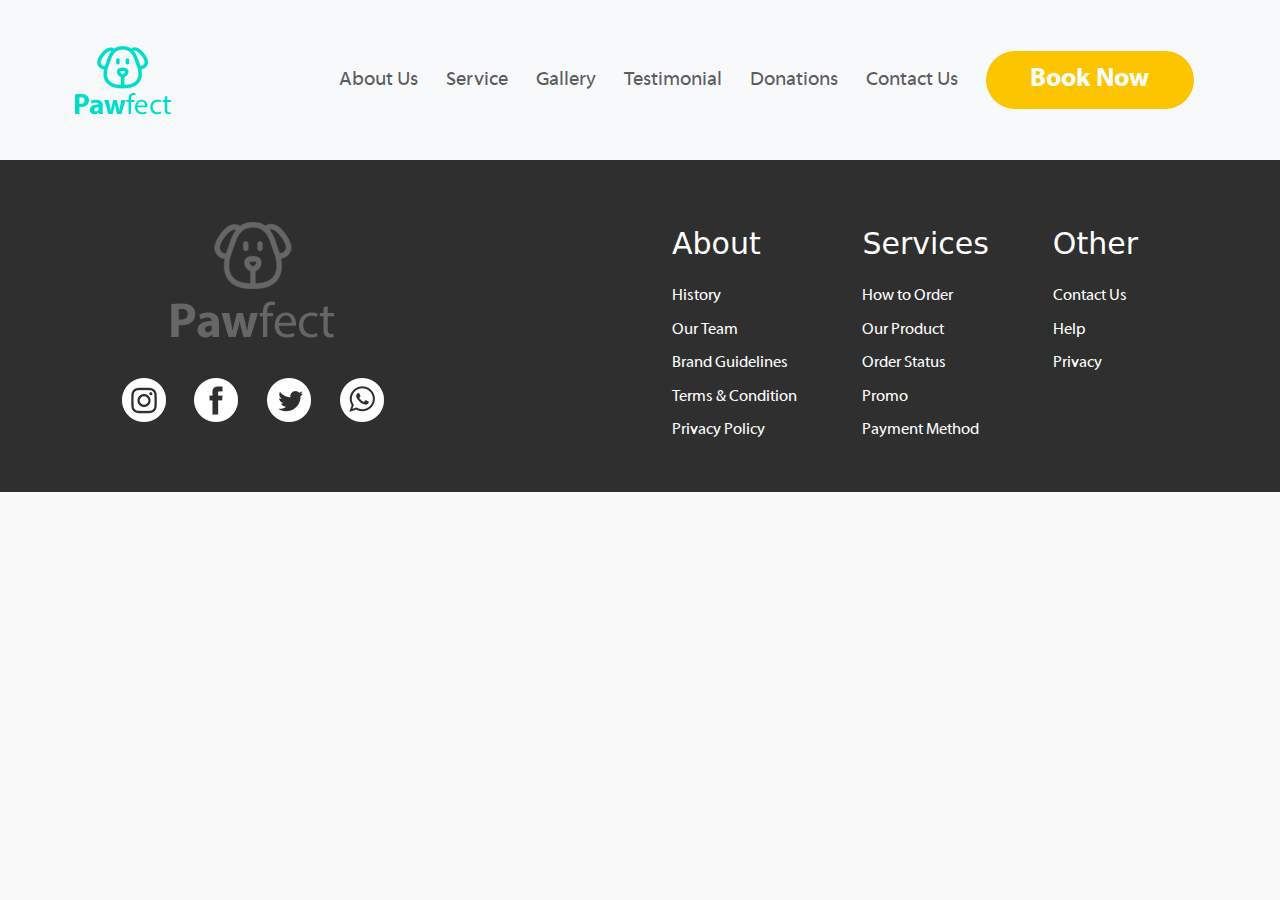
==== index.html @ 509b6262 "sasha-commit" ====
<!DOCTYPE html>
<html lang="en">
  <head>
    <meta charset="UTF-8" />
    <meta name="viewport" content="width=device-width, initial-scale=1.0" />
    <title>Pet Care Services</title>
    <link href="https://cdn.jsdelivr.net/npm/bootstrap@5.3.0/dist/css/bootstrap.min.css" rel="stylesheet">
    <link rel="stylesheet" href="/styles/style.css">
  </head>
  <body>
    <div class="container"></div>
    <header >
      <nav class="navbar navbar-expand-lg navbar-light bg-light">
        <div class="container-fluid">
          <a class="navbar-brand" href="#">
            <img class="navbar-logo" src="./images/logo/logo.png" alt="">
          </a>
          <button class="navbar-toggler" type="button" data-bs-toggle="collapse" data-bs-target="#navbarNav" aria-controls="navbarNav" aria-expanded="false" aria-label="Toggle navigation">
            <span class="navbar-toggler-icon"></span>
          </button>
          <div class="collapse navbar-collapse" id="navbarNav">
            <ul class="navbar-nav ms-auto">
              <li class="nav-item">
                <a class="nav-link" href="#">About Us</a>
              </li>
              <li class="nav-item">
                <a class="nav-link" href="#">Service</a>
              </li>
              <li class="nav-item">
                <a class="nav-link" href="#">Gallery</a>
              </li>
              <li class="nav-item">
                <a class="nav-link" href="#">Testimonial</a>
              </li>
              <li class="nav-item">
                <a class="nav-link" href="#">Donations</a>
              </li>
              <li class="nav-item">
                <a class="nav-link" href="#">Contact Us</a>
              </li>
              <li class="nav-item">
                <a class="nav-link" href="#"><button class="nav-link-last-item">Book Now</button></a>
              </li>
            </ul>
          </div>
        </div>
      </nav>
    </header>
    <main>
      <div class="preview">

      </div>
    </main>
    <footer class="footer">
      <div class="footer-container">
      <div class="logo-social-media">
        <img src="./images/logo/logo-gray.png" alt="">
        <div class="social-media">
          <a href="">
            <img src="./images/icons/icon-insta.png" alt="instagram">
          </a>
          <a href="">
            <img src="./images/icons/icon-facebook.png" alt="facebook">
          </a>
          <a href="">
            <img src="./images/icons/icon-twitter.png" alt="twitter">
          </a>
          <a href="">
            <img src="./images/icons/icon-whatsapp.png" alt="whatspp">
          </a>
        </div>
      </div>
      <div class="three-blocks">
        <div class="about-block">
          <p class="about-text">About</p>
          <a href="">History</a>
          <a href="">Our Team</a>
          <a href="">Brand Guidelines</a>
          <a href="">Terms & Condition</a>
          <a href="">Privacy Policy</a>
        </div>
        <div class="services-block">
          <p class="services-text">Services</p>
          <a href="">How to Order</a>
          <a href="">Our Product</a>
          <a href="">Order Status</a>
          <a href="">Promo</a>
          <a href="">Payment Method</a>
        </div>
        <div class="other-block">
          <p class="other-text">Other</p>
          <a href="./contact.html">Contact Us</a>
          <a href="">Help</a>
          <a href="">Privacy</a>

        </div>
      </div>
    </div>
    </footer>

    <script src="https://cdn.jsdelivr.net/npm/bootstrap@5.3.0/dist/js/bootstrap.bundle.min.js"></script>
    <script src="./scripts/app.js"></script>
  </body>
</html>
---- styles/style.css ----
:root {
  --text-color-dark:#2F2F2F;
  --text-color-light:#FFFFFF;
  --blue-color:#41F8E4;
  --yellow-color:#FCC500;
  --pink-color:#FB9A99;
}

@media (max-width: 768px) {
  .logo-social-media {
    flex-direction: row!important;
    gap: 10em!important;
  }
  .logo-social-media p {
    margin:0;
  }
  .footer-container {
    flex-direction: column;
  }
  .three-blocks {
    flex-direction: column!important;
  }
  .social-media img {
    width: 34px;
  }
  

}


/* Basic body styles */
body {
    width: 100%;
    height: auto;
    min-height: 100vh;
    margin: 0; /* Remove margin */
    padding: 0; /* Remove padding */
    box-sizing: border-box; /* Include padding and border in size */
    line-height: 1.6; /* Improve readability */
    color: #333; /* Dark gray text */
    background-color: #f9f9f9; /* Light background */
    -webkit-font-smoothing: antialiased; /* Smooth fonts */
    -moz-osx-font-smoothing: grayscale; /* Smooth fonts (macOS) */
  }
  
  /* Apply box-sizing to all elements */
  *, *::before, *::after {
    box-sizing: inherit;
  }

    @font-face {
    font-family: 'Myriad Web Pro';
    font-style: normal;
    font-weight: normal;
    src: local('Myriad Web Pro'), url('../fonts/myriad-web-pro.woff') format('woff');
    }
    

    @font-face {
    font-family: 'MyriadWebPro-Bold';
    font-style: normal;
    font-weight: bold;
    src: local('MyriadWebPro-Bold'), url('../fonts/myriadwebpro-bold.woff') format('woff');
    }
    

    @font-face {
    font-family: 'MyriadWebPro-CondensedItalic';
    font-style: normal;
    font-weight: normal;
    src: local('MyriadWebPro-CondensedItalic'), url('../fonts/myriadwebpro-condenseditalic.woff') format('woff');
    }
    .container {
      display: flex;
      flex-wrap: wrap;
      gap: 2%; 
      box-sizing: border-box;
    }
    .hidden {
      display: none;
    }
  .navbar {
    height: 10em;
  }
  .navbar-toggler {
    margin-left: auto; 
  }
  .navbar-nav {
    align-items: center;
    padding-right: 5%;
  }
  .nav-item {
    margin-right: 12px;
  }
  .nav-item:last-child {
    padding-right: 0;
  }
  .nav-link {
    font-family: 'Myriad Web Pro';
    font-size: 20px;
  }
  .nav-link-last-item {
    font-family: 'MyriadWebPro-Bold';
    font-size: 26px;
    color: var(--text-color-light);
    background-color: var(--yellow-color);
    border-radius: 50px;
    border:none;
    width: 8em;
    height: 2.2em;
  }
  .navbar-brand {
    padding-left: 5%;
  }
  .brand-part1 {
    font-family: 'MyriadWebPro-Bold';
  }
  .brand-part2 {
    font-family: 'Myriad Web Pro';
  }

  .footer {
  
  }
  .footer-container {
    display: flex;
    align-items: center;
    justify-content: space-between;
    background-color: var(--text-color-dark);
    width: 100%;
    padding: 40px 5%;
    gap: 20%;
    
  }
  .footer a {
    display: block;
    text-decoration: none;
    color: var(--text-color-light);
    font-family: 'Myriad Web Pro';
    margin-bottom: 8px;

  }
  .three-blocks {
    display: flex;
    flex-direction: row;
    flex-wrap: wrap;
    gap: 5%; 
    width: 100%;
    margin-top: 20px;
  }
  .three-blocks p {
    color: var(--text-color-light);
    font-size: 30px;
  }
  .logo-social-media {
    display:flex;
    flex-direction: column;
    align-items: center;
    padding:20px 5%;
    gap: 40px;
  }
  .logo-social-media p {
    color: var(--text-color-light);
    font-family:'Myriad Web Pro' ;
    font-size: 36px;
  }
  .social-media  {
    display: flex;
    gap: 1.8em;
  }
  .social-media a {

  }
  .about-block {
    display: flex;
    flex-direction: column;
  }
  .services-block {
    display: flex;
    flex-direction: column;
  }
  .other-block {
    display: flex;
    flex-direction: column;
  }

  .about-block,
  .services-block,
  .other-block {
    flex: 1 1 20%;
    width: 130px;
  }
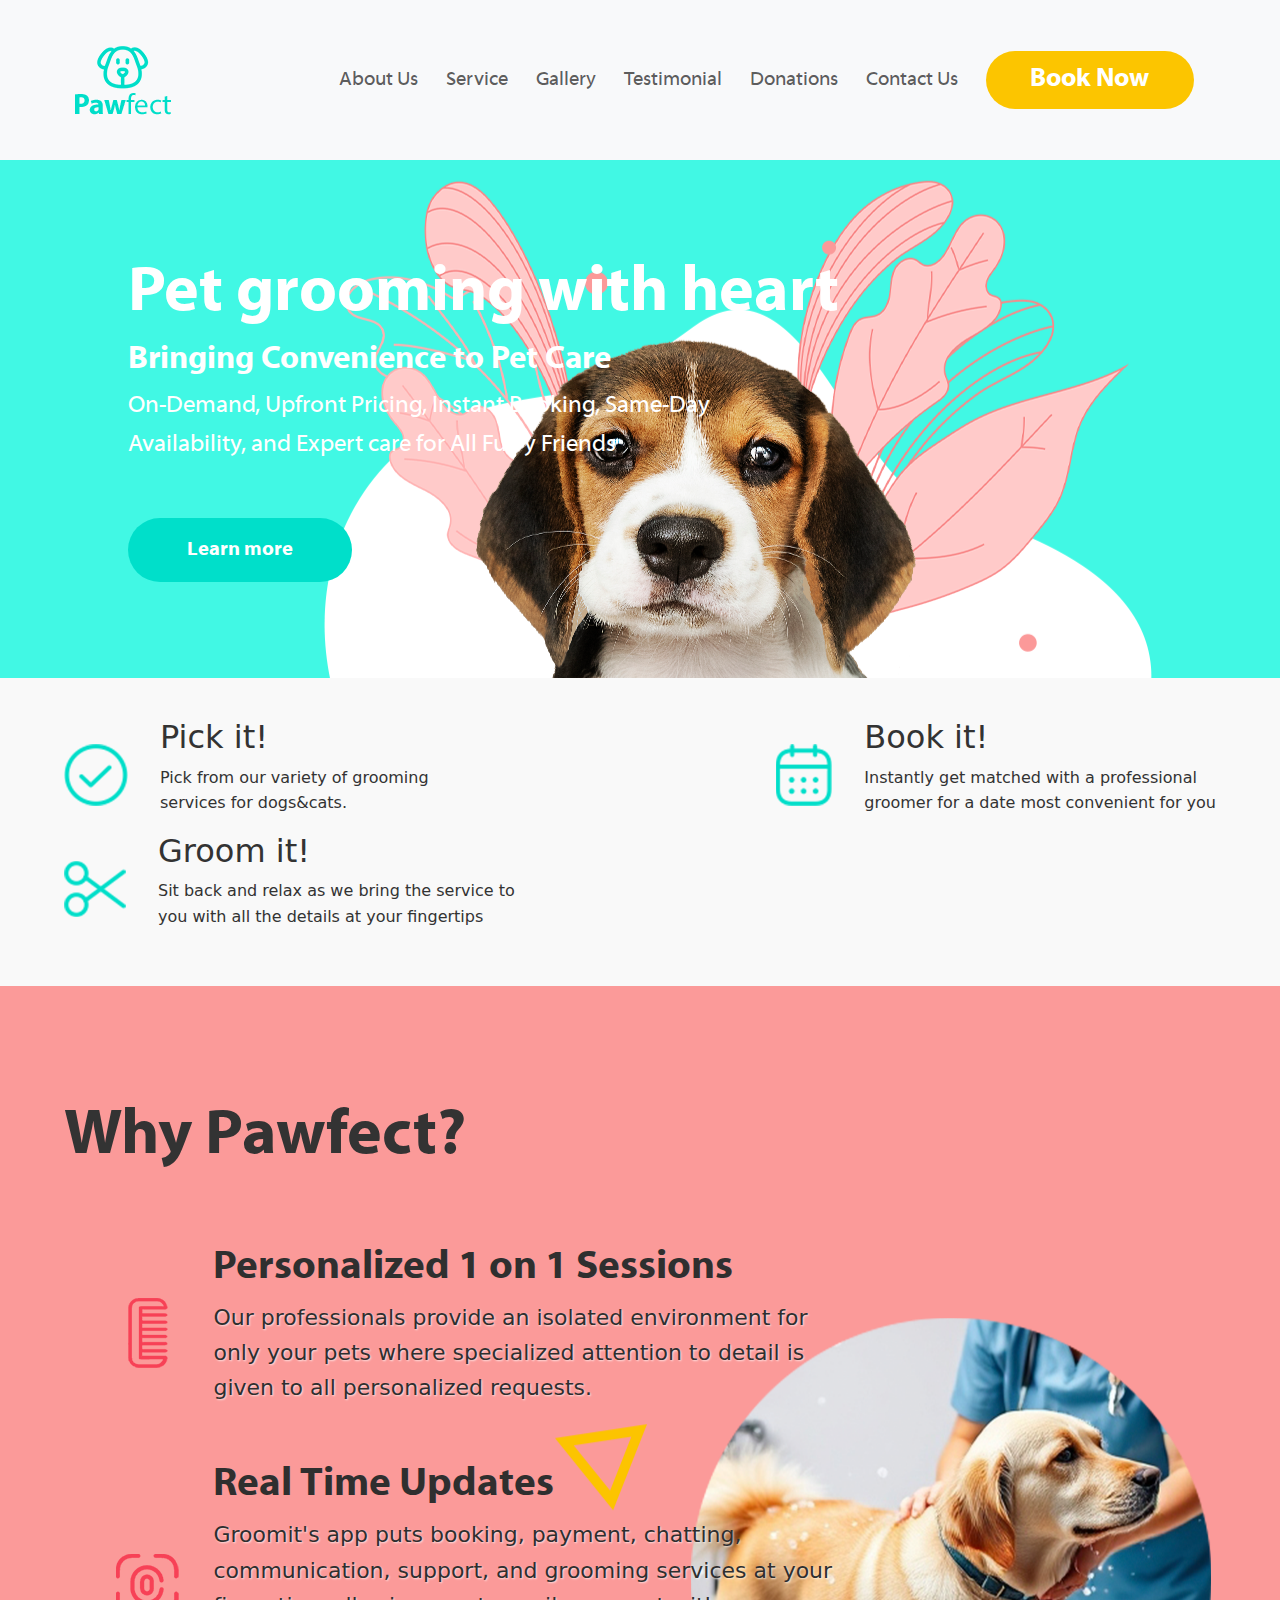
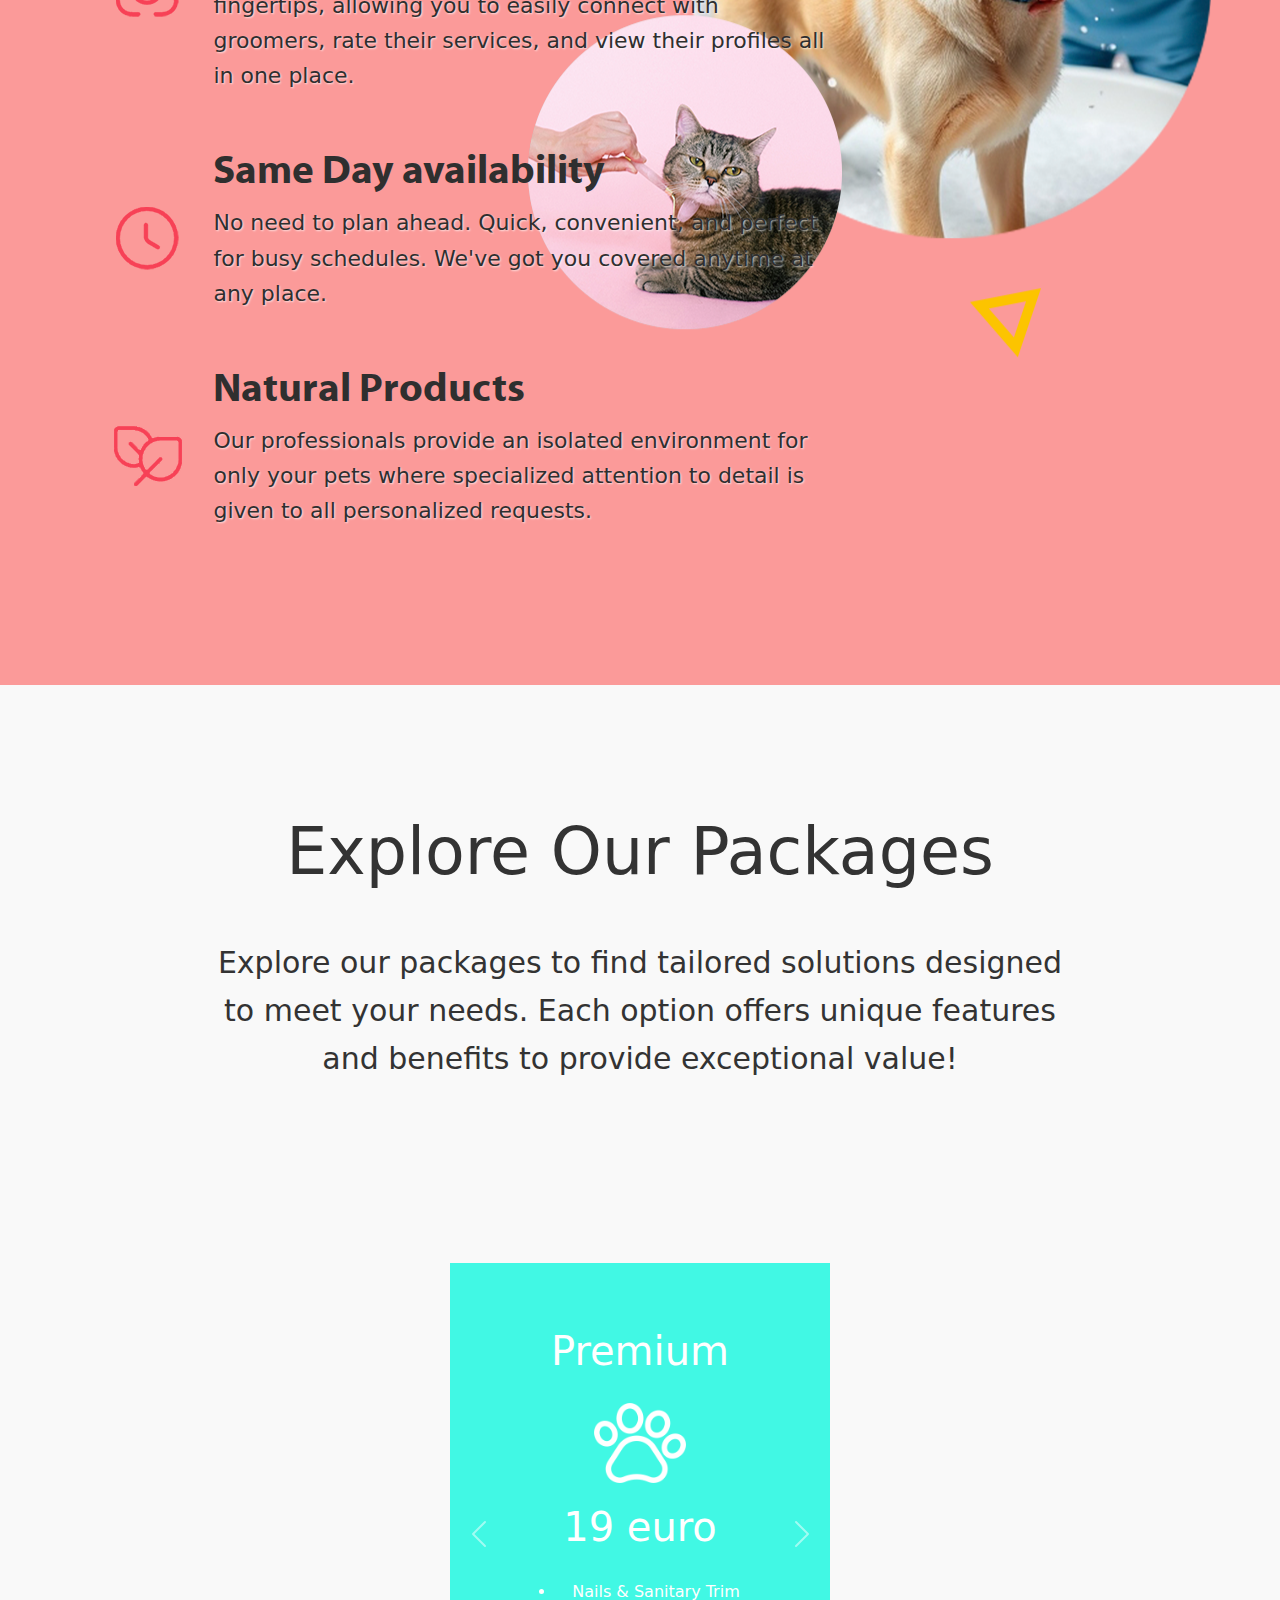
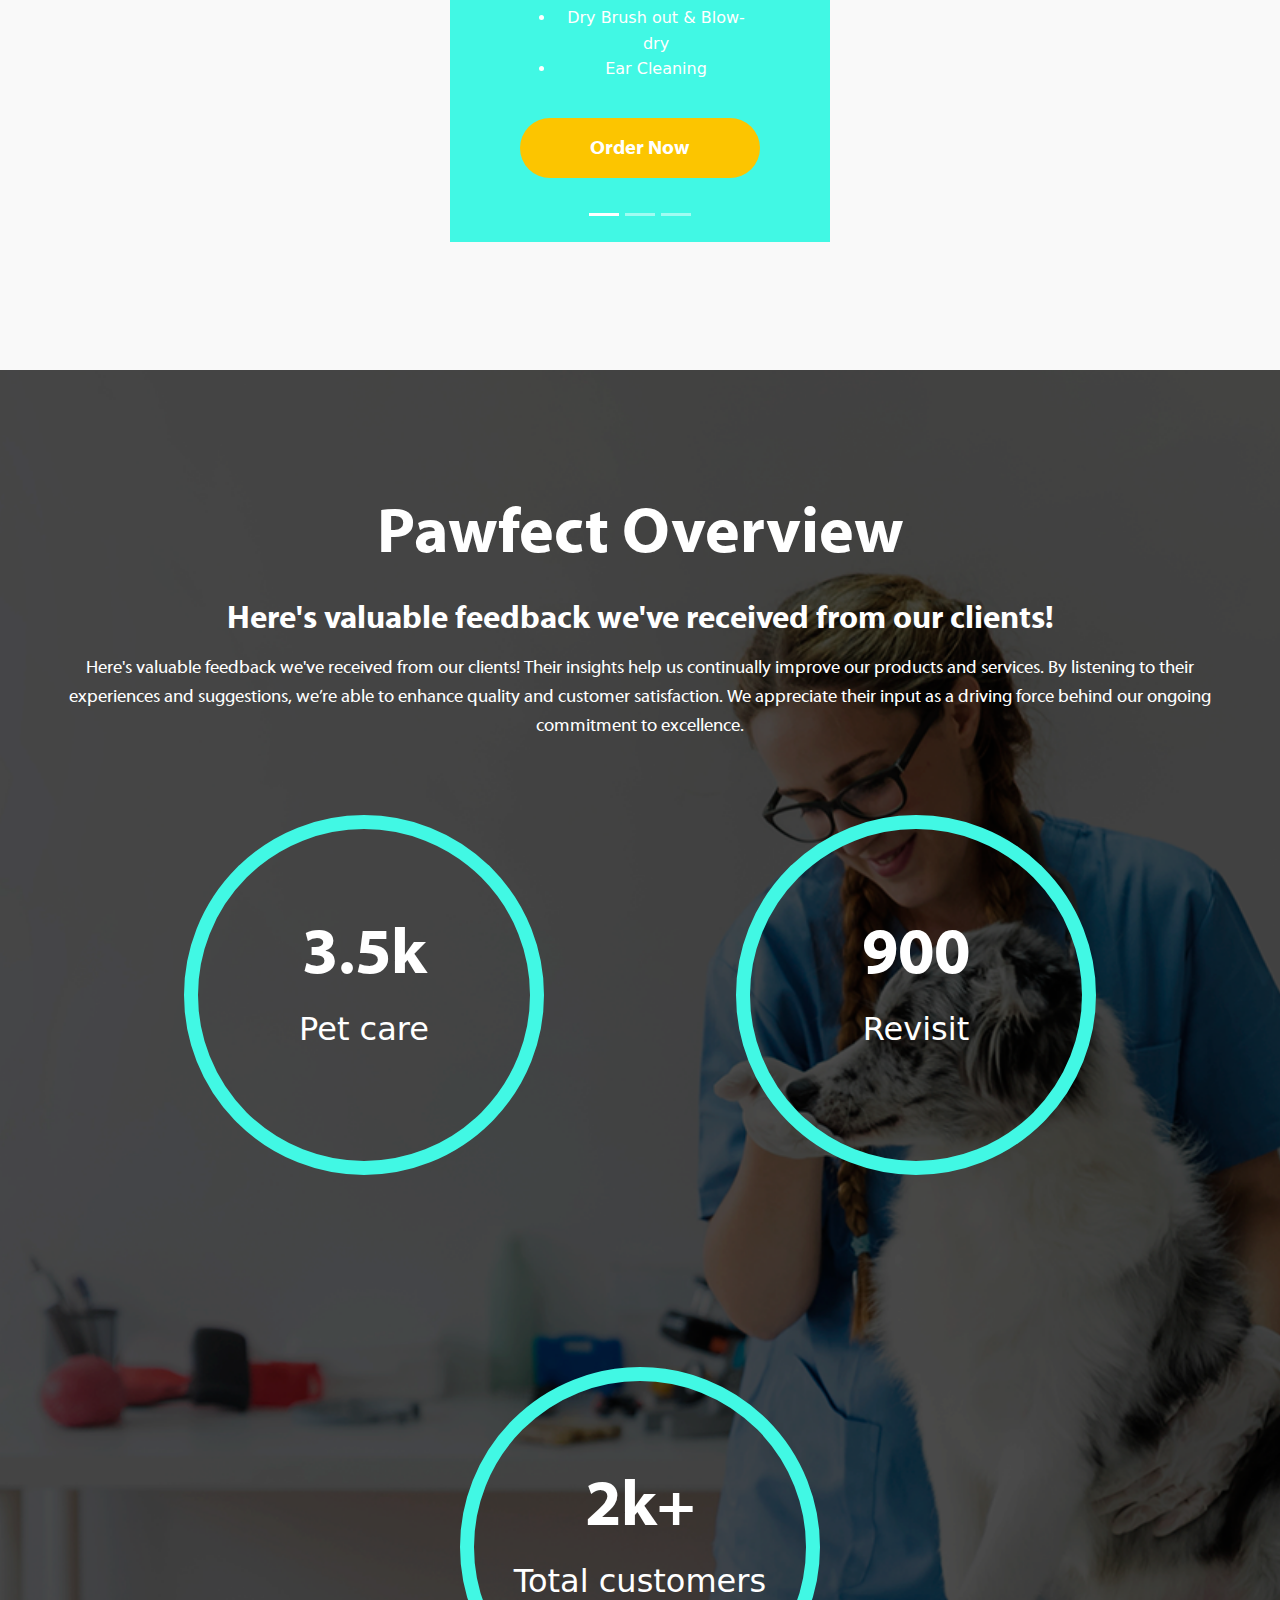
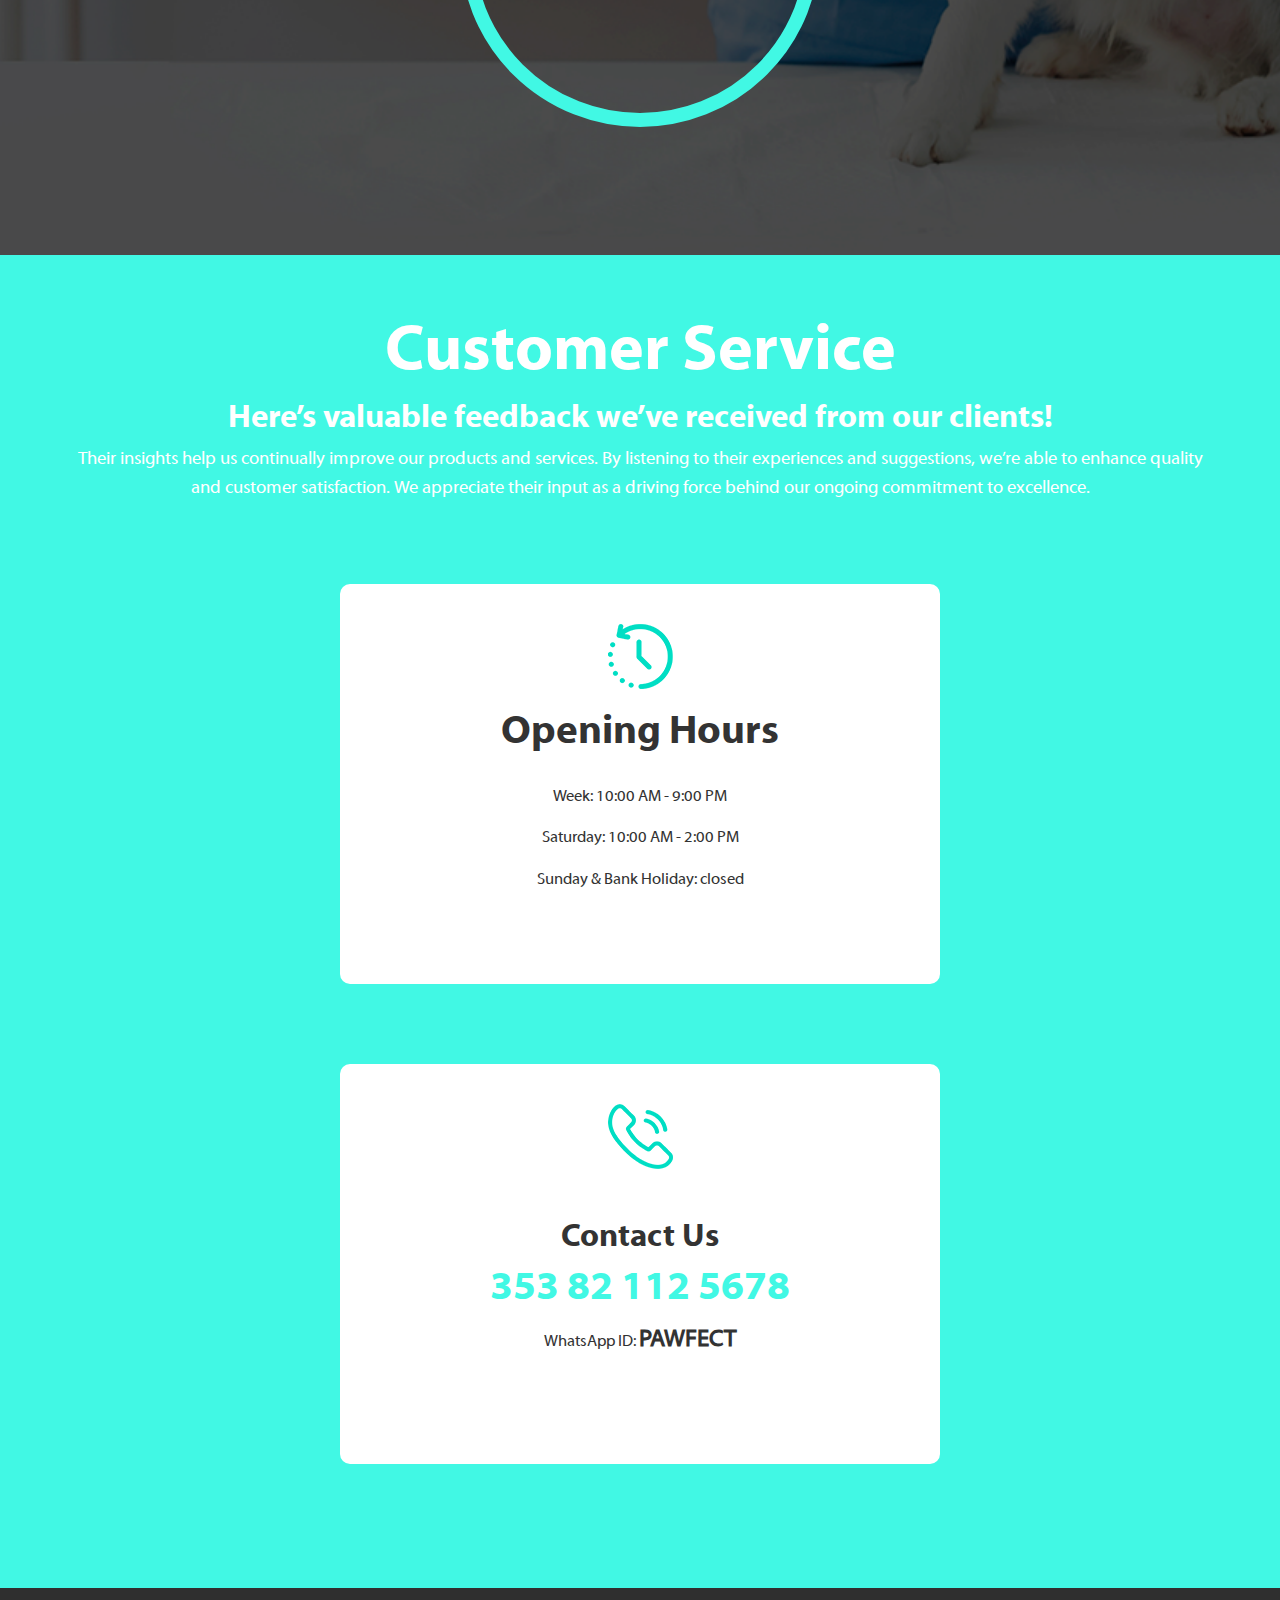
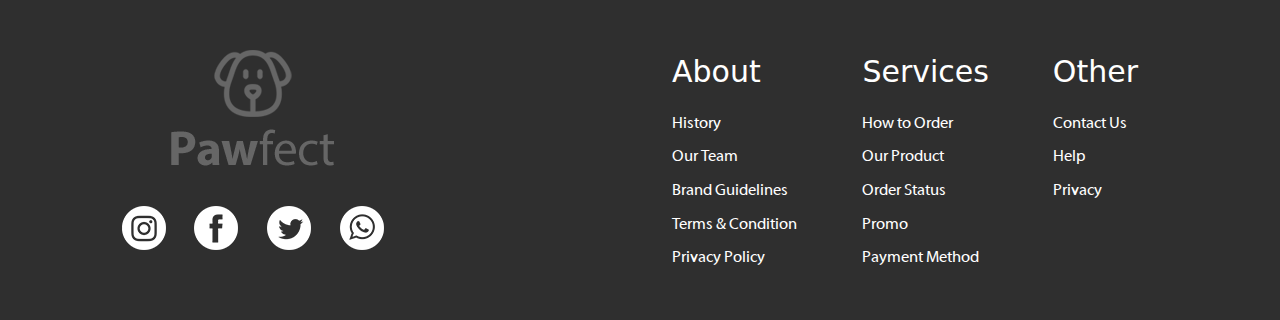
==== commit f6b1eed2: "21.11 commit" ====
--- a/index.html
+++ b/index.html
@@ -3,16 +3,19 @@
   <head>
     <meta charset="UTF-8" />
     <meta name="viewport" content="width=device-width, initial-scale=1.0" />
-    <title>Pet Care Services</title>
+    <title>Pawfect</title>
     <link href="https://cdn.jsdelivr.net/npm/bootstrap@5.3.0/dist/css/bootstrap.min.css" rel="stylesheet">
-    <link rel="stylesheet" href="/styles/style.css">
+    <link rel="icon" href="./images/icons/icon-paw.png" type="image/x-icon">
+    <link rel="stylesheet" href="./styles/style.css">
+    <link rel="stylesheet" href="./styles/main-page.css">
   </head>
   <body>
     <div class="container"></div>
     <header >
+      <!-- NAVBAR -->
       <nav class="navbar navbar-expand-lg navbar-light bg-light">
         <div class="container-fluid">
-          <a class="navbar-brand" href="#">
+          <a class="navbar-brand" href="./index.html">
             <img class="navbar-logo" src="./images/logo/logo.png" alt="">
           </a>
           <button class="navbar-toggler" type="button" data-bs-toggle="collapse" data-bs-target="#navbarNav" aria-controls="navbarNav" aria-expanded="false" aria-label="Toggle navigation">
@@ -36,25 +39,262 @@
                 <a class="nav-link" href="#">Donations</a>
               </li>
               <li class="nav-item">
-                <a class="nav-link" href="#">Contact Us</a>
-              </li>
-              <li class="nav-item">
-                <a class="nav-link" href="#"><button class="nav-link-last-item">Book Now</button></a>
+                <a class="nav-link" href="./contact.html">Contact Us</a>
+              </li>
+              <li class="nav-item">
+                <a class="nav-link" href="./booking.html"><button class="nav-link-last-item">Book Now</button></a>
               </li>
             </ul>
           </div>
         </div>
       </nav>
+      <!-- NAVBAR -->
     </header>
     <main>
+      <!-- PREVIEW -->
       <div class="preview">
-
-      </div>
+        <div class="preview-container">
+          <div class="preview-first-block">
+        <!-- <div class="preview-text-first-block">Pet grooming with heart</div> -->
+        <h1>Pet grooming with heart</h1>
+        <h2>Bringing Convenience to Pet Care</h2>
+        <p>
+          On-Demand, Upfront Pricing, Instant Booking, Same-Day<br>
+          Availability, and Expert care for All Furry Friends
+        </p>
+      <button><a href="">Learn more</a></button>
+    </div>
+    <div class="preview-second-block">
+      <img src="./images/img-main-dog.png" alt="main-dog">
+    </div>
+      </div>
+    </div>
+    <!-- DO IT -->
+    <div class="do-ti">
+      <div class="do-it-container">
+        <div class="do-it-block">
+          <div class="do-it-block-img">
+          <img src="./images/icons/icon-pick.png" alt="do-it-block">
+        </div>
+          <div class="do-it-block-text">
+          <h2>Pick it!</h2>
+          <p>Pick from our variety of grooming<br>
+             services for dogs&cats.</p>
+          </div>
+        </div>
+        <div class="do-it-block">
+          <div class="do-it-block-img">
+          <img src="./images/icons/icon-book.png" alt="do-it-block">
+        </div>
+          <div class="do-it-block-text">
+          <h2>Book it!</h2>
+          <p>Instantly get matched with a professional<br>
+             groomer for a date most convenient for you</p>
+          </div>
+        </div>
+        <div class="do-it-block">
+          <div class="do-it-block-img">
+          <img src="./images/icons/icon-groom.png" alt="do-it-block">
+        </div>
+          <div class="do-it-block-text">
+          <h2>Groom it!</h2>
+          <p>Sit back and relax as we bring the service to<br>
+          you with all the details at your fingertips</p>
+        </div>
+        </div>
+      </div>
+    </div>
+    <!-- DO IT -->
+    <!-- WHY-PAWFECT -->
+     <div class="whypawfect">
+      <div class="whypawfect-container">
+        <div class="whypawfect-text-block">
+          <div class="whypawfect-main-text">
+            <p>Why Pawfect?</p>
+          </div>
+          <div class="whypawfect-text-block-items">
+            <div class="whypawfect-blocks">
+              <div class="whypawfect-text-block-icon">
+                <img src="./images/icons/icon-personal.png" alt="personal">
+              </div>
+              <div class="whypawfect-text-block-description">
+                <h2>Personalized 1 on 1 Sessions</h2>
+                <p>Our professionals provide an isolated environment 
+                  for only your pets where specialized attention to detail is 
+                  given to all personalized requests.</p>
+              </div>
+            </div>
+            <div class="whypawfect-blocks">
+              <div class="whypawfect-text-block-icon">
+                <img src="./images/icons/icon-real.png" alt="realtime">
+              </div>
+              <div class="whypawfect-text-block-description">
+                <h2>Real Time Updates</h2>
+                <p>Groomit's app puts booking, payment, chatting, communication, support, and grooming services at your fingertips, 
+                  allowing you to easily connect with groomers, 
+                  rate their services, and view their profiles all in one place.</p>
+              </div>
+            </div>
+              <div class="whypawfect-blocks">
+                <div class="whypawfect-text-block-icon">
+              <img src="./images/icons/icon-day.png" alt="sameday">
+                </div>
+                <div class="whypawfect-text-block-description">
+                  <h2>Same Day availability</h2>
+                  <p>No need to plan ahead. Quick, convenient, and perfect for busy schedules. 
+                    We've got you covered anytime at any place.</p>
+                </div>
+                </div>
+              <div class="whypawfect-blocks">
+                <div class="whypawfect-text-block-icon">
+                  <img src="./images/icons/icon-natural.png" alt="natural">
+                </div>
+                <div class="whypawfect-text-block-description">
+                  <h2>Natural Products</h2>
+                  <p>Our professionals provide an isolated environment for only your pets where specialized 
+                    attention to detail is given to all personalized requests.</p>
+                </div>
+              </div>
+              </div>
+            </div>
+        <div class="why-pawfect-image-block">
+          <img src="./images/img-grooming.png" alt="grooming">
+        </div>
+      </div>
+      </div>
+      <!-- WHY-PAWFECT -->
+       <!-- EXPLORE -->
+<div class="explore-container">
+  <div class="explore-first-block text-center">
+    <h2>Explore Our Packages</h2>
+    <p>Explore our packages to find tailored solutions designed to meet your needs.
+       Each option offers unique features and benefits to provide exceptional value!</p>
+  </div>
+  <div id="packagesCarousel" class="carousel slide" data-bs-ride="carousel">
+    <div class="carousel-indicators">
+      <button type="button" data-bs-target="#packagesCarousel" data-bs-slide-to="0" class="active" aria-current="true" aria-label="Slide 1"></button>
+      <button type="button" data-bs-target="#packagesCarousel" data-bs-slide-to="1" aria-label="Slide 2"></button>
+      <button type="button" data-bs-target="#packagesCarousel" data-bs-slide-to="2" aria-label="Slide 3"></button>
+    </div>
+    <!-- Carousel Inner -->
+    <div class="carousel-inner">
+      <!-- Slide 1 -->
+      <div class="carousel-item active">
+        <div class="second-block-package text-center">
+          <h1>Premium</h1>
+          <img src="./images/icons/icon-paw.png" alt="paw">
+          <h1>19 euro</h1>
+          <ul class="second-block-list">
+            <li>Nails & Sanitary Trim</li>
+                <li>Dry Brush out & Blow-dry</li>
+                <li>Ear Cleaning</li>
+          </ul>
+          <button class="second-block-button"><a href="">Order Now</a></button>
+        </div>
+      </div>
+      <!-- Slide 2 -->
+      <div class="carousel-item">
+        <div class="second-block-package text-center">
+          <h1>Standard</h1>
+          <img src="./images/icons/icon-paw.png" alt="paw">
+          <h1>15 euro</h1>
+          <ul class="second-block-list">
+            <li>Nails & Sanitary Trim</li>
+                <li>Dry Brush out & Blow-dry</li>
+                <li>Ear Cleaning</li>
+          </ul>
+          <button class="second-block-button"><a href="">Order Now</a></button>
+        </div>
+      </div>
+      <!-- Slide 3 -->
+      <div class="carousel-item">
+        <div class="second-block-package text-center">
+          <h1>Basic</h1>
+          <img src="./images/icons/icon-paw.png" alt="paw">
+          <h1>10 euro</h1>
+          <ul class="second-block-list">
+            <li>Nails & Sanitary Trim</li>
+                <li>Dry Brush out & Blow-dry</li>
+                <li>Ear Cleaning</li>
+          </ul>
+          <button class="second-block-button"><a href="">Order Now</a></button>
+        </div>
+      </div>
+    </div>
+    <!-- EXPLORE -->
+    <!-- Controls -->
+    <button class="carousel-control-prev" type="button" data-bs-target="#packagesCarousel" data-bs-slide="prev">
+      <span class="carousel-control-prev-icon" aria-hidden="true"></span>
+      <span class="visually-hidden">Previous</span>
+    </button>
+    <button class="carousel-control-next" type="button" data-bs-target="#packagesCarousel" data-bs-slide="next">
+      <span class="carousel-control-next-icon" aria-hidden="true"></span>
+      <span class="visually-hidden">Next</span>
+    </button>
+  </div>
+</div>
+<!-- EXPLORE -->
+         <!-- OVERVIEW -->
+          <div class="overview-container">
+            <div class="overview-first-block">
+              <h1>Pawfect Overview</h1>
+              <h2>Here's valuable feedback we've received from our clients!</h2>
+              <p>Here's valuable feedback we've received from our clients!
+                Their insights help us continually improve our products and services. 
+                By listening to their experiences and suggestions, we’re able to enhance quality and customer satisfaction.
+                 We appreciate their input as a driving force behind our ongoing commitment to excellence.</p>
+            </div>
+            <div class="overview-second-block">
+                <div class="second-block-circle">
+                  <h1>3.5k</h1>
+                  <p>Pet care</p>
+                </div>
+                <div class="second-block-circle">
+                  <h1>900</h1>
+                  <p>Revisit</p>
+                </div>
+                <div class="second-block-circle">
+                  <h1>2k+</h1>
+                  <p>Total customers</p>
+                </div>
+            </div>
+          </div>
+          <!-- OVERVIEW -->
+           <!-- CUSTOMER-SERVICE -->
+            <div class="service-container">
+              <div class="service-first-block">
+                <h1>Customer Service</h1>
+                <h2>Here’s valuable feedback we’ve received from our clients!</h2>
+                <p>Their insights help us continually improve our products and services. 
+                  By listening to their experiences and suggestions, we’re able to enhance quality and customer satisfaction. 
+                  We appreciate their input as a driving force behind our ongoing commitment to excellence.</p>
+              </div>
+              <div class="service-second-block">
+                <div class="second-block-items">
+                  <img src="./images/icons/icon-clock.png" alt="clock">
+                  <h1>Opening Hours</h1>
+                  <div class="opendays-block">
+                  <p>Week: 10:00 AM - 9:00 PM</p>
+                  <p>Saturday: 10:00 AM - 2:00 PM</p>
+                  <p>Sunday & Bank Holiday: closed</p>
+                  </div>
+                </div>
+                <div class="second-block-items">
+                  <img src="./images/icons/icon-phone.png" alt="phone">
+                  <div class="contact-us-info">
+                  <h2>Contact Us</h2>
+                  <h1>353 82 112 5678</h1>
+                  <p>WhatsApp ID: <span class="contact-us-pawfect">PAWFECT</span></p>
+                </div>
+                </div>
+              </div>
+            </div>
+            <!-- CUSTOMER-SERVICE -->
     </main>
     <footer class="footer">
       <div class="footer-container">
       <div class="logo-social-media">
-        <img src="./images/logo/logo-gray.png" alt="">
+        <img src="./images/logo/logo-gray.png" alt="logo-footer">
         <div class="social-media">
           <a href="">
             <img src="./images/icons/icon-insta.png" alt="instagram">
@@ -97,7 +337,6 @@
       </div>
     </div>
     </footer>
-
     <script src="https://cdn.jsdelivr.net/npm/bootstrap@5.3.0/dist/js/bootstrap.bundle.min.js"></script>
     <script src="./scripts/app.js"></script>
   </body>
--- a/styles/style.css
+++ b/styles/style.css
@@ -4,29 +4,8 @@
   --blue-color:#41F8E4;
   --yellow-color:#FCC500;
   --pink-color:#FB9A99;
+  --blue-button-color:#00DFCA;
 }
-
-@media (max-width: 768px) {
-  .logo-social-media {
-    flex-direction: row!important;
-    gap: 10em!important;
-  }
-  .logo-social-media p {
-    margin:0;
-  }
-  .footer-container {
-    flex-direction: column;
-  }
-  .three-blocks {
-    flex-direction: column!important;
-  }
-  .social-media img {
-    width: 34px;
-  }
-  
-
-}
-
 
 /* Basic body styles */
 body {
@@ -159,11 +138,6 @@
     padding:20px 5%;
     gap: 40px;
   }
-  .logo-social-media p {
-    color: var(--text-color-light);
-    font-family:'Myriad Web Pro' ;
-    font-size: 36px;
-  }
   .social-media  {
     display: flex;
     gap: 1.8em;
@@ -190,6 +164,37 @@
     flex: 1 1 20%;
     width: 130px;
   }
-
-
+  @media (max-width: 1140px) {
+    .nav-link {
+        font-family: 'Myriad Web Pro';
+        font-weight: bold;
+        font-size: 16px;
+    }
+    .nav-item {
+      margin-right: 8px;
+    }
+}
+  @media (max-width: 768px) {
+    .logo-social-media {
+      flex-direction: row;
+      gap: 100px;
+    }
+    .footer-container {
+      flex-direction: column;
+    }
+    .three-blocks {
+      flex-direction: column;
+    }
+    .social-media img {
+      width: 34px;
+    }
+    
+  
+  }
+  @media (max-width: 575.98px) {
+    .logo-social-media {
+      flex-direction: column;
+      gap: 50px;
+    }
+  }
   --- a/styles/main-page.css
+++ b/styles/main-page.css
@@ -0,0 +1,405 @@
+@import url('style.css');
+
+.preview-container {
+    display: flex;
+    flex-direction: row;
+    justify-content: space-between;
+    width: 100%;
+    background-color: var(--blue-color);
+    color: var(--text-color-light);
+    position: relative;
+    overflow: hidden;
+}
+.preview-first-block {
+    padding: 6em 10%;
+    z-index: 1;
+}
+.preview-second-block {
+    display: flex;
+    flex-wrap: wrap;
+    align-content: flex-end;
+}
+.preview-second-block img {
+    position: absolute; 
+    top: 65%; 
+    right: 10%; 
+    transform: translateY(-60%); 
+    z-index: 0; 
+}
+.preview-container button {
+    background-color: var(--blue-button-color);
+    width: 14em;
+    height: 4em;
+    border-radius: 50px;
+    border: none;
+    margin-top: 2.4em;
+}
+.preview-container a {
+    text-decoration: none;
+    color: var(--text-color-light);
+    font-size: 20px;
+    font-family: 'MyriadWebPro-Bold';
+}
+.preview-container p {
+    font-size: 24px;
+    font-family: 'Myriad Web Pro';
+}
+.preview-container h1 {
+    font-size: 64px;
+    font-family: 'MyriadWebPro-Bold';
+}
+.preview-container h2 {
+    font-size: 32px;
+    font-family: 'MyriadWebPro-Bold';
+}
+
+.do-it-container {
+    display: flex;
+    padding: 40px 5%;
+    justify-content: space-between;
+    flex-wrap: wrap;
+}
+.do-it-block {
+    display: flex;
+    justify-content: row;
+    gap: 2em;
+    align-items: center;
+}
+.do-it p {
+    font-family: 'Myriad Web Pro';
+}
+
+.whypawfect-container {
+    display: flex;
+    align-items: center;
+    background-color: var(--pink-color);
+    position: relative;
+    overflow: hidden;
+}
+.whypawfect-text-block {
+    display: flex;
+    flex-direction: column;
+    padding: 100px 5%;
+    z-index: 1;
+}
+.whypawfect-main-text {
+    font-family: 'MyriadWebPro-Bold';
+    font-size: 64px;
+}
+.whypawfect-text-block-items {
+    display: flex;
+    flex-direction: column;
+    gap: 40px;
+    padding: 40px 5%;
+}
+.whypawfect-text-block-description {
+    display: flex;
+    flex-direction: column;
+    flex-wrap: wrap;
+    max-width: 60%;
+}
+.whypawfect-text-block-items h2 {
+    font-family: 'MyriadWebPro-Bold';
+    font-size: 40px;
+    color: var(--text-color-dark);
+}
+.whypawfect-text-block-items p {
+    text-shadow: 1px 1px 2px rgba(255, 255, 255, 0.7);
+    font-size: 22px;
+    font-weight: 400;
+    color: var(--text-color-dark);
+}
+.whypawfect-text-block-icon {
+    display: flex;
+    width: 5%;
+    justify-content: center;
+}
+.why-pawfect-image-block img {
+    position: absolute;
+    top: 55%;
+    right: 5%; 
+    transform: translateY(-60%); 
+    z-index: 0; 
+}
+.whypawfect-blocks {
+    display: flex;
+    align-items: center;
+    gap: 40px;
+}
+
+.explore-container {
+    display: flex;
+    flex-direction: column;
+    justify-content: center;
+    align-items: center;
+    padding: 8em 5%;
+}
+.explore-first-block {
+    display: flex;
+    flex-direction: column;
+    align-items: center;
+    gap: 40px;
+    padding-bottom: 8em;
+}
+.explore-first-block h2 {
+    font-size: 65px;
+}
+.explore-first-block p {
+    text-align: center;
+    max-width: 75%;
+    font-size: 30px;
+}
+
+.second-block-package {
+    display: flex;
+    justify-content: center;
+    flex-direction: column;
+    align-items: center;
+    margin-top: 36px;
+    max-width: 380px;
+    background-color: var(--blue-color);
+    gap: 20px;
+    padding: 64px 74px;
+    color: var(--text-color-light);
+}
+.second-block-package img {
+    width: 40%;
+}
+.second-block-package button {
+    background-color: var(--yellow-color);
+    width: 12em;
+    height: 3em;
+    border-radius: 30px;
+    border: none;
+    font-size: 20px;
+}
+.second-block-package a {
+    text-decoration: none;
+    color: var(--text-color-light);
+    font-family: 'MyriadWebPro-Bold';
+}
+.explore-second-block h1,
+.explore-second-block li {
+    color: var(--text-color-light);
+}
+.carousel-inner {
+    max-width: 380px;
+}
+
+.overview-container {
+    background-image: url('/images/bg-img-overview.png');
+    display: flex;
+    flex-direction: column;
+    padding: 8em 5%;
+    background-size: cover; 
+    background-position: center; 
+    background-repeat: no-repeat; 
+}
+.overview-first-block {
+    display: flex;
+    flex-direction: column;
+    align-items: center;
+    text-align: center;
+    margin-bottom: 5%;
+}
+.overview-first-block p {
+    max-width: 80em;
+    font-family: 'Myriad Web Pro';
+    font-size: 18px;
+}
+.overview-first-block h1 {
+    margin-bottom: 26px;
+    font-size: 64px;
+}
+.overview-first-block h2 {
+    margin-bottom: 16px;
+}
+.overview-second-block {
+    display: flex;
+    justify-content: center;
+    flex-direction: row;
+    align-items: center;
+    flex-wrap: wrap;
+    gap: 12em;
+}
+.overview-second-block h1 {
+    font-size: 64px;
+}
+.overview-second-block p {
+    font-size: 32px;
+}
+.second-block-circle {
+    display: flex;
+    align-items: center;
+    flex-direction: column;
+    justify-content: center;
+    border: 14px solid var(--blue-color);
+    border-radius: 50%;
+    width: 360px;
+    height: 360px;
+}
+.overview-container p,
+.overview-container h2,
+.overview-container h1 {
+    color: var(--text-color-light);
+}
+.overview-container h2,
+.overview-container h1 {
+    font-family: 'MyriadWebPro-Bold';
+}
+
+.service-container {
+    background-color: var(--blue-color);
+    display: flex;
+    flex-direction: column;
+    padding: 60px 5%;
+}
+.service-first-block {
+    display: flex;
+    justify-content: center;
+    flex-direction: column;
+    align-items: center;
+    color: var(--text-color-light);
+    text-align: center;
+}
+.service-first-block h1 {
+    font-family: 'MyriadWebPro-Bold';
+    font-size: 64px;
+}
+.service-first-block h2 {
+    font-family: 'MyriadWebPro-Bold';
+}
+.service-first-block p {
+    font-family: 'Myriad Web Pro';
+    font-size: 18px;
+    max-width: 80em;
+}
+.service-second-block {
+    display: flex;
+    flex-direction: row;
+    flex-wrap: wrap;
+    justify-content: center;
+    align-items: center;
+    padding: 64px 74px;
+    gap: 80px;
+}
+.service-second-block h1,
+.service-second-block h2 {
+    font-family: 'MyriadWebPro-Bold';
+}
+.service-second-block p {
+    font-family: 'Myriad Web Pro';
+}
+.contact-us-pawfect {
+    font-weight: bolder;
+    font-size: 24px;
+}
+.contact-us-info h1 {
+    color: var(--blue-color);
+}
+.second-block-items {
+    width: 600px;
+    height: 400px;
+    display: flex;
+    align-items: center;
+    text-align: center;
+    flex-direction: column;
+    padding: 40px 60px;
+    border-radius: 10px;
+    gap: 20px;
+    background-color: var(--text-color-light);
+}
+.contact-us-info {
+    margin-top: 30px;
+}
+@media (max-width: 992px) { 
+    .preview-second-block {
+        display: none;
+    }
+    .preview-text-first-block {
+        font-size: 32px;
+    }
+    .preview-container h1 {
+        font-size: 48px;
+    }
+    .preview-container h2 {
+        font-size: 28px;
+    }
+    .preview-container p {
+        font-size: 20px;
+    }
+
+    .do-it-container {
+        gap: 40px;
+    }
+
+    .why-pawfect-image-block {
+        display: none;
+    }
+    .whypawfect-text-block-items {
+        gap: 10px;
+    }
+    .whypawfect-text-block-items h2 {
+        font-size: 22px;
+    }
+    .whypawfect-text-block-items p {
+        font-size: 20px;
+    }
+    .whypawfect-main-text {
+        font-size: 48px;
+    }
+
+    .explore-first-block {
+        padding-bottom: 2em;
+    }
+    .explore-first-block h2 {
+        font-size: 42px;
+    }
+    .explore-first-block p {
+        font-size: 20px;
+    }
+    .carousel-inner {
+        max-width: 300px;
+        padding-bottom: 15px;
+    }
+
+    .overview-first-block h1 {
+        font-size: 48px;
+    }
+    .overview-first-block h2 {
+        font-size: 22px;
+    }
+    .overview-first-block p {
+        font-size: 16px;
+    }
+    .overview-second-block h1 {
+        font-size: 48px;
+    }
+    .overview-second-block p {
+        font-size: 20px;
+    }
+    .overview-second-block {
+        gap: 4em;
+    }
+    .second-block-package {
+        padding: 32px 36px;
+    }
+    .second-block-circle {
+        width: 240px;
+        height: 240px;
+        border: 8px solid var(--blue-color);
+    }
+
+    .service-first-block h1 {
+        font-size: 48px;
+    }
+    .service-first-block h2 {
+        font-size: 22px;
+    }
+    .service-first-block p {
+        font-size: 16px;
+    }
+}
+
+@media (max-width: 768px) {
+}
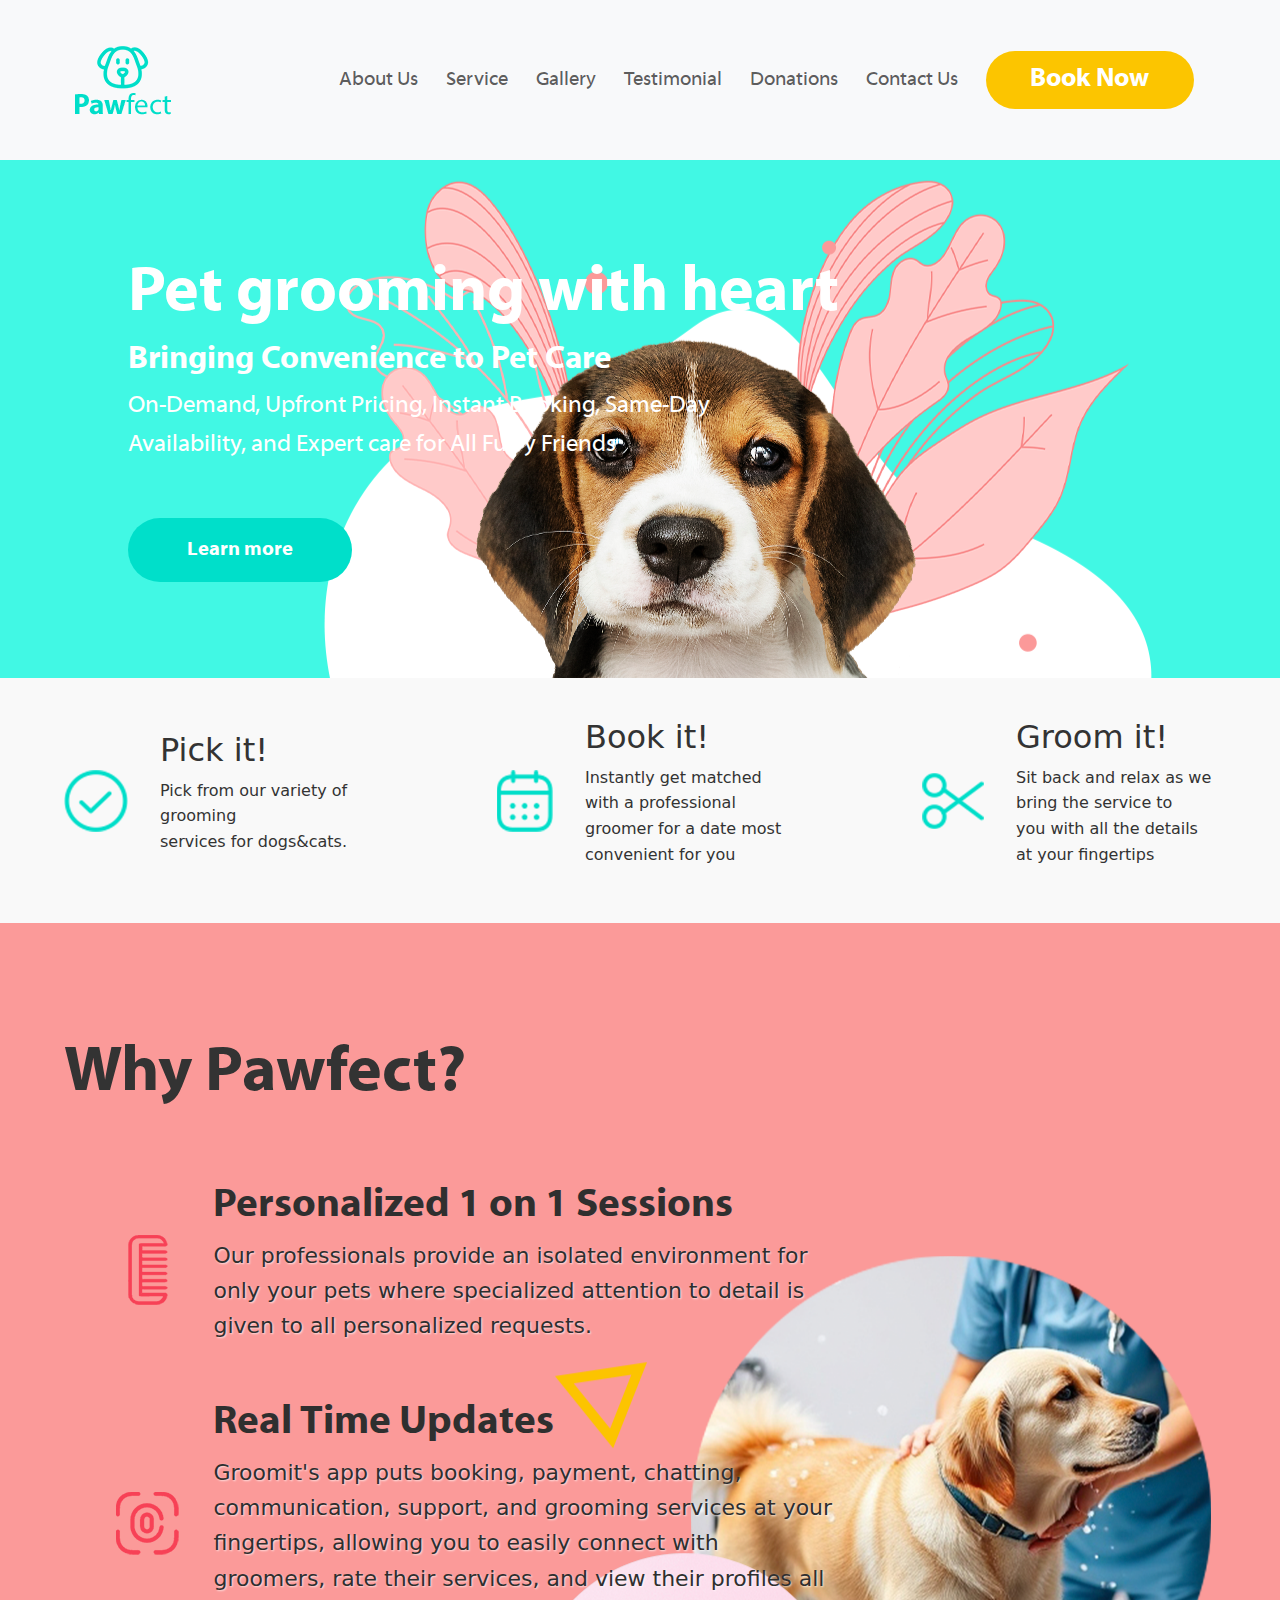
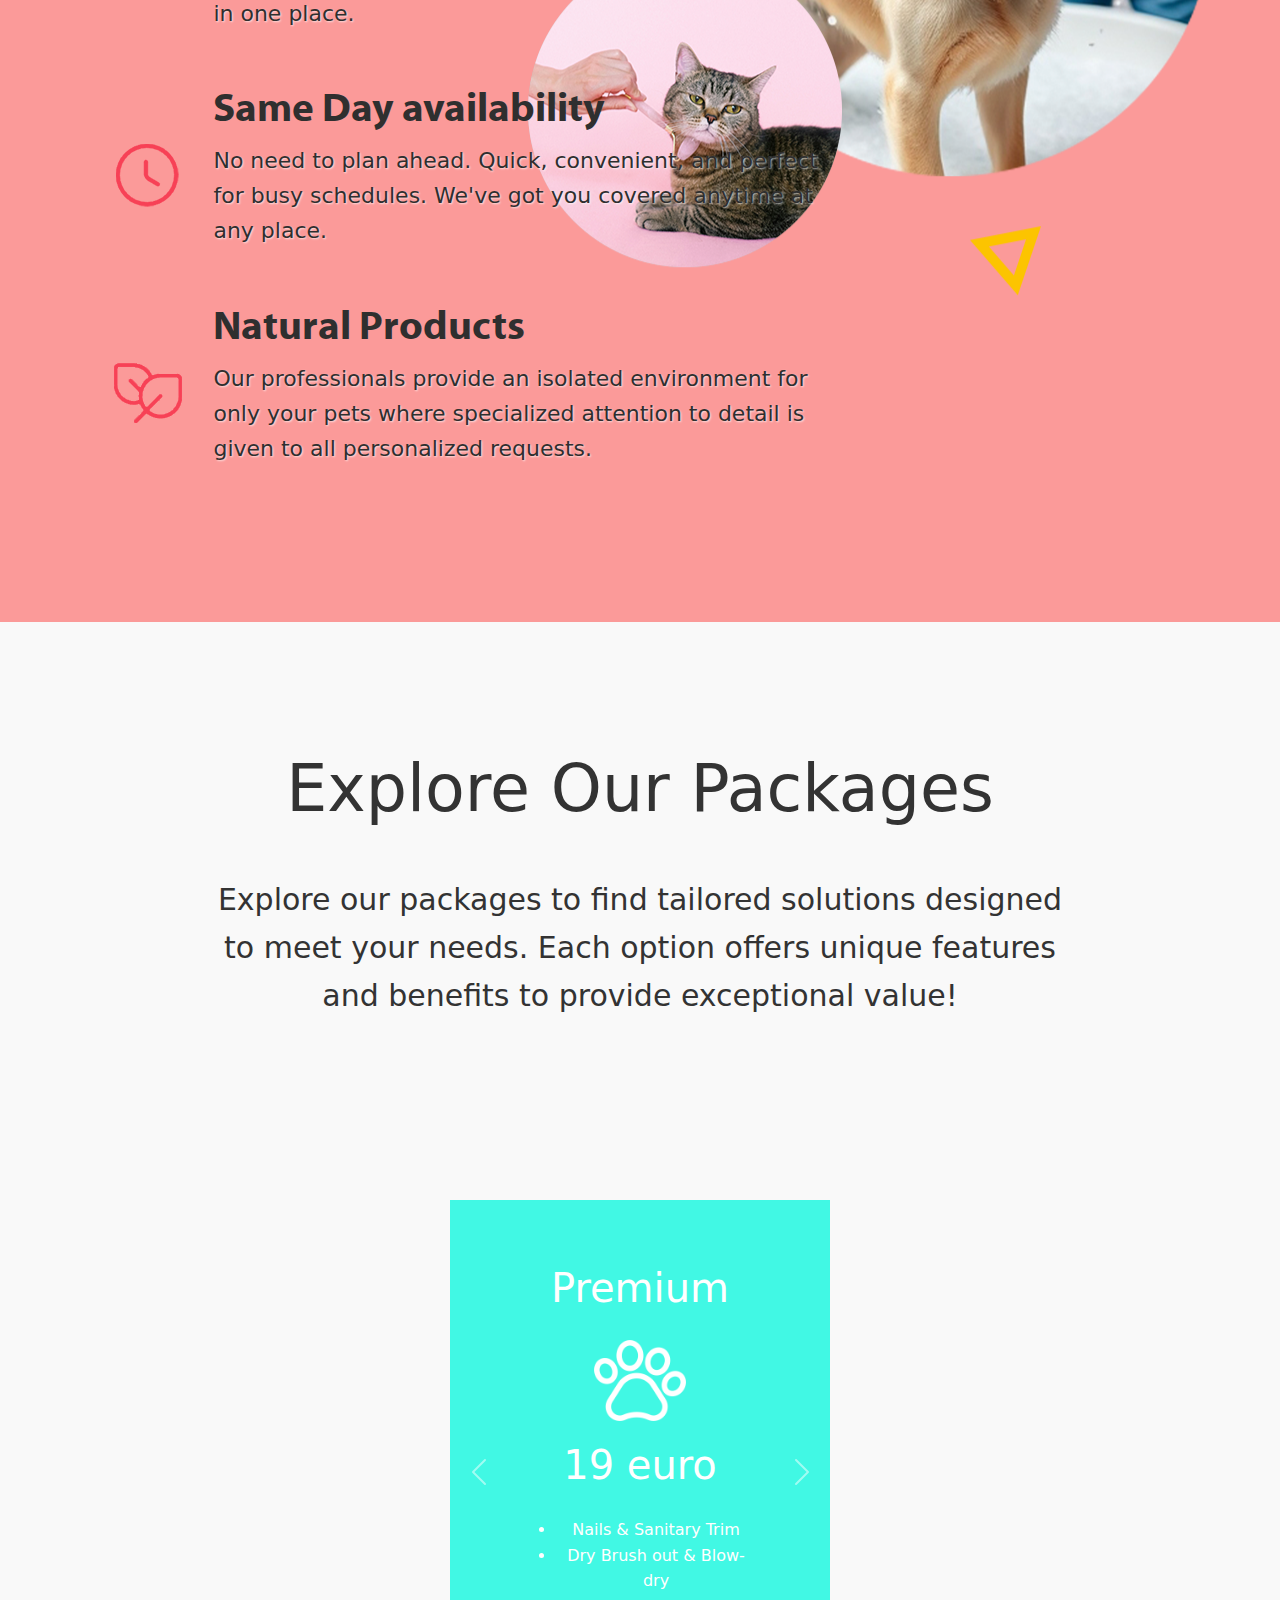
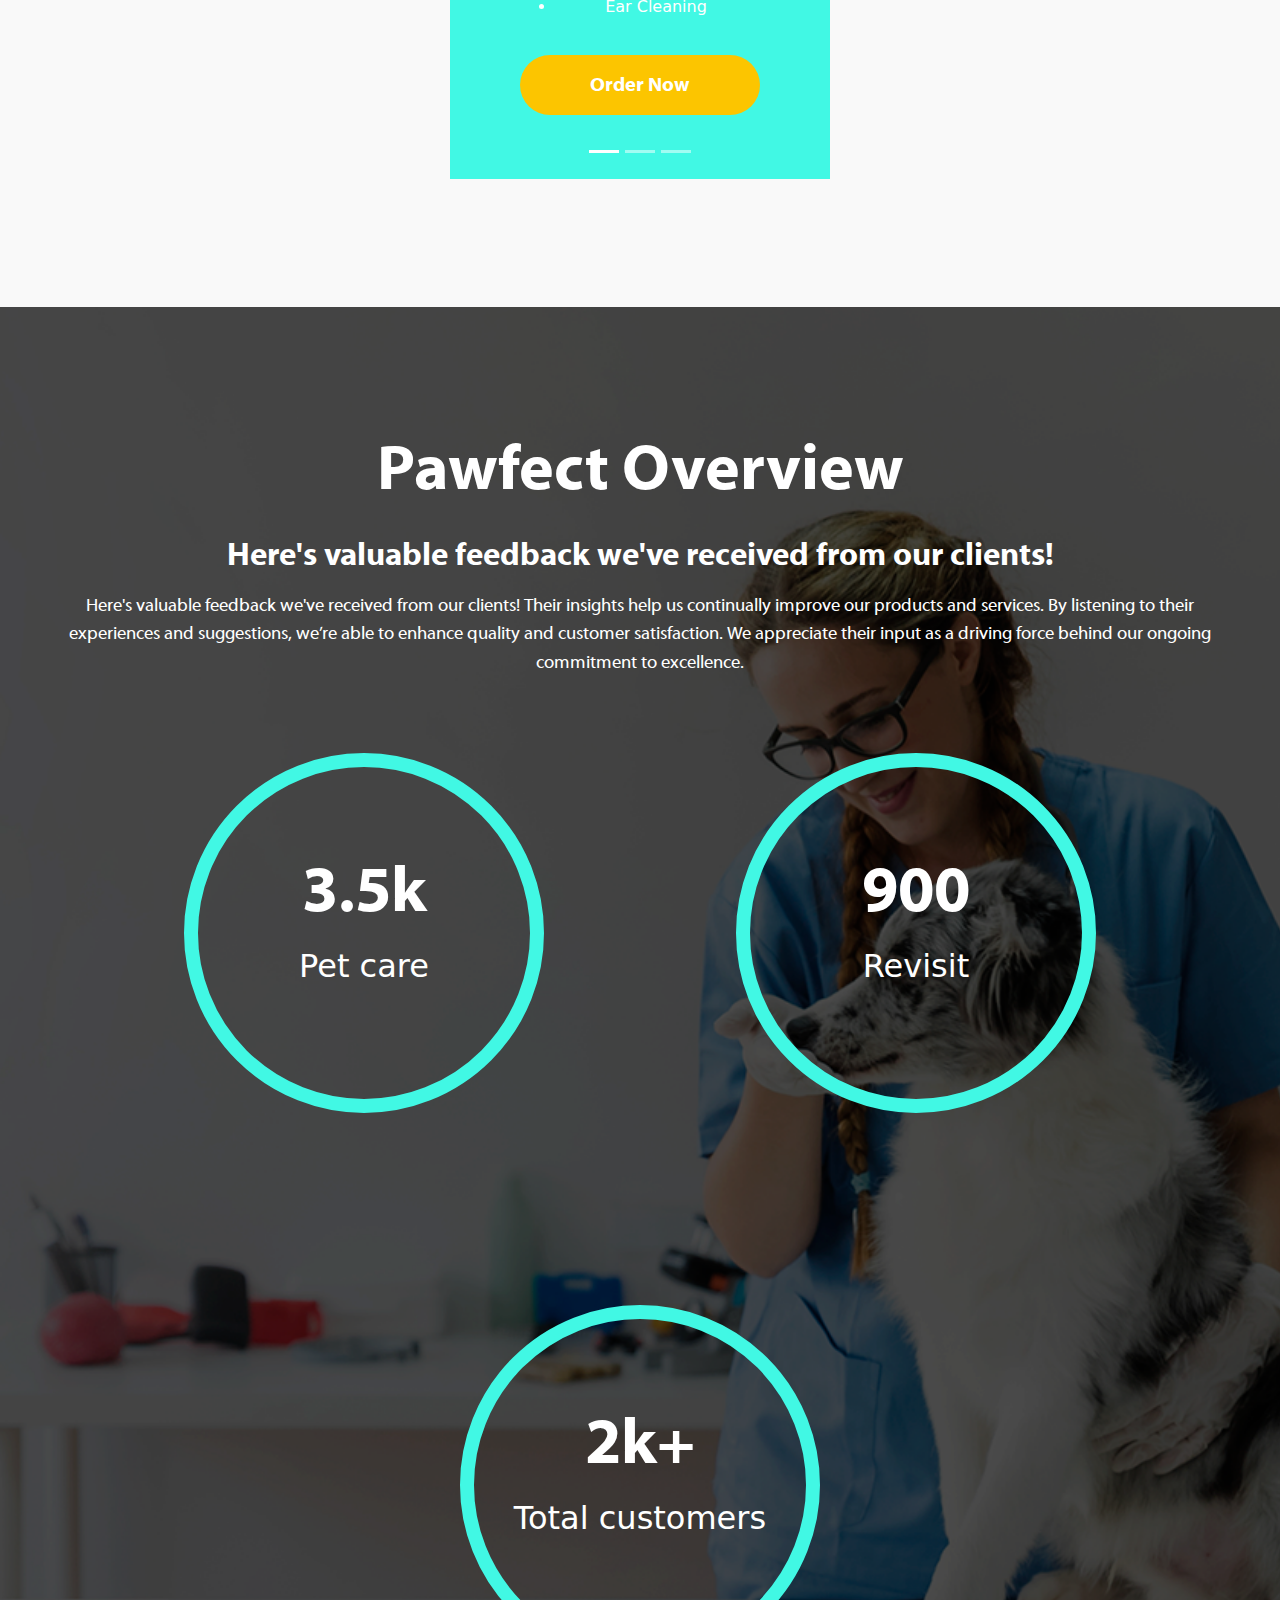
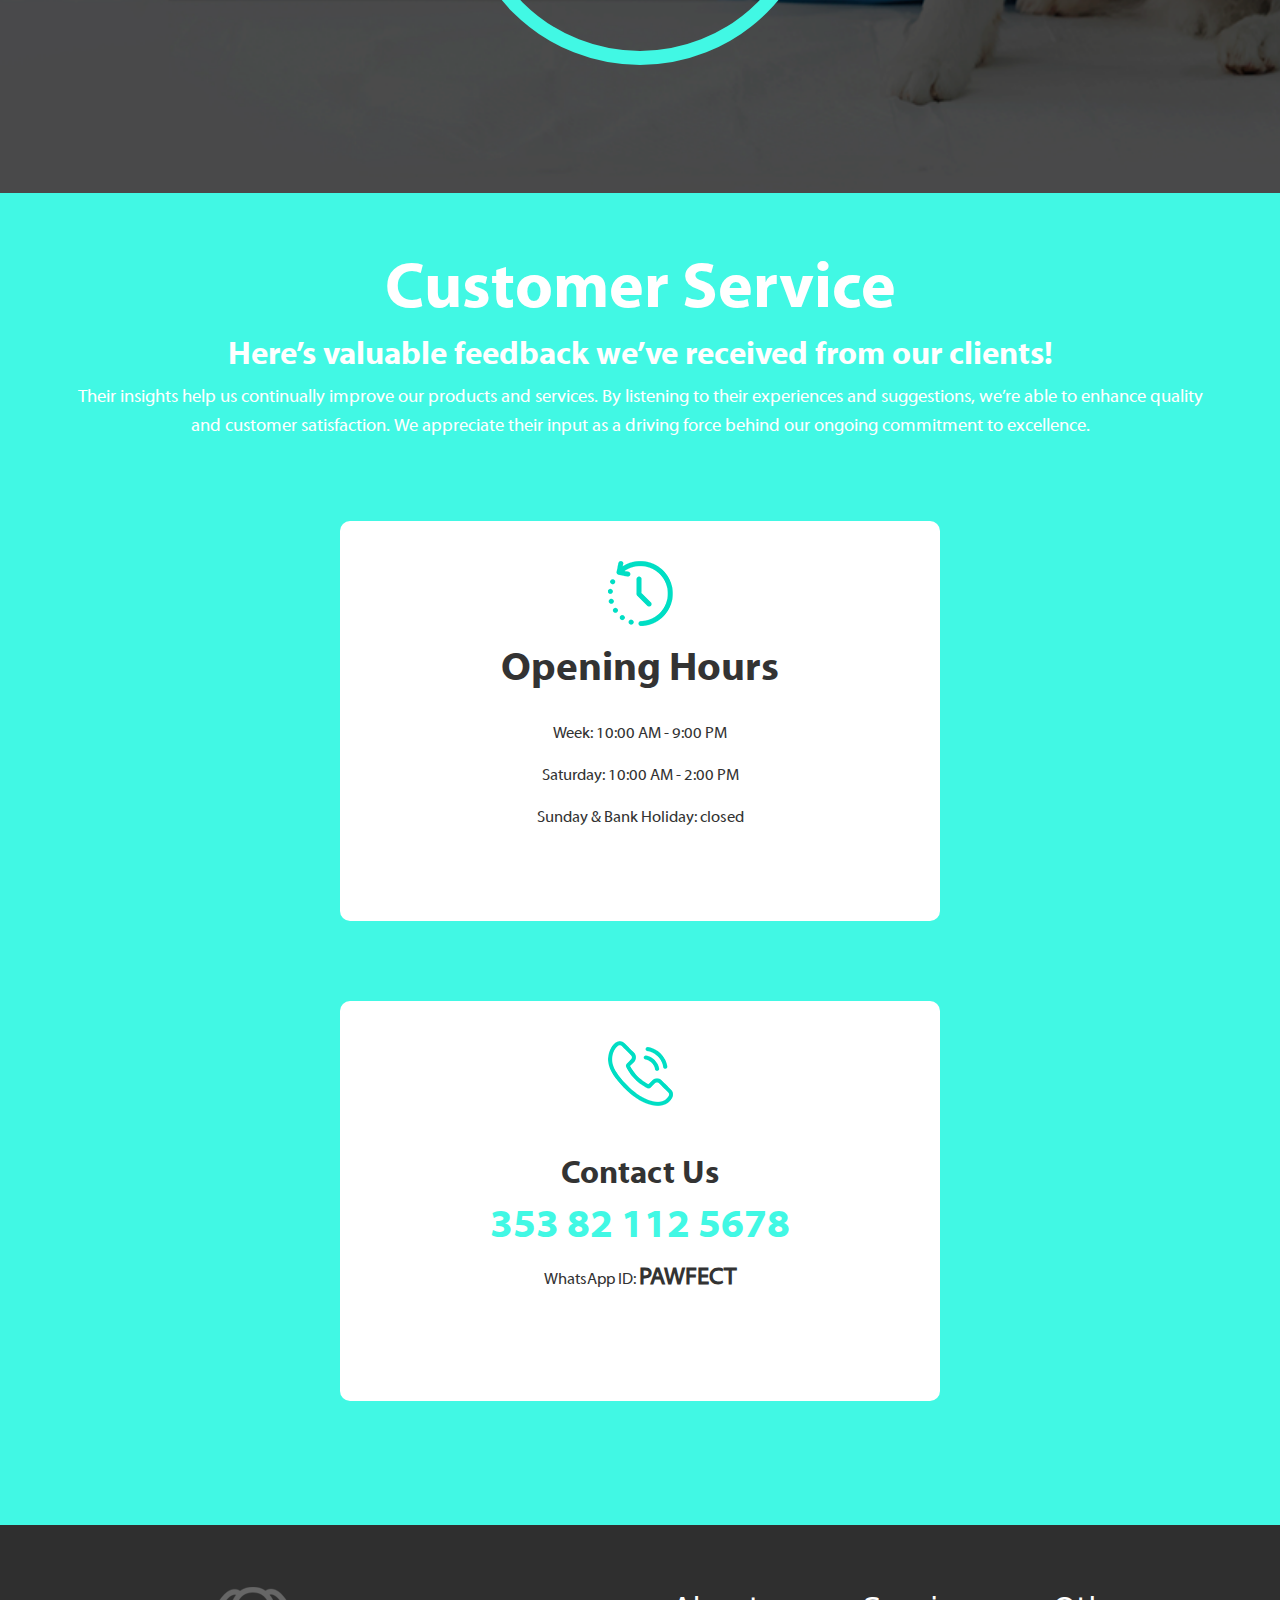
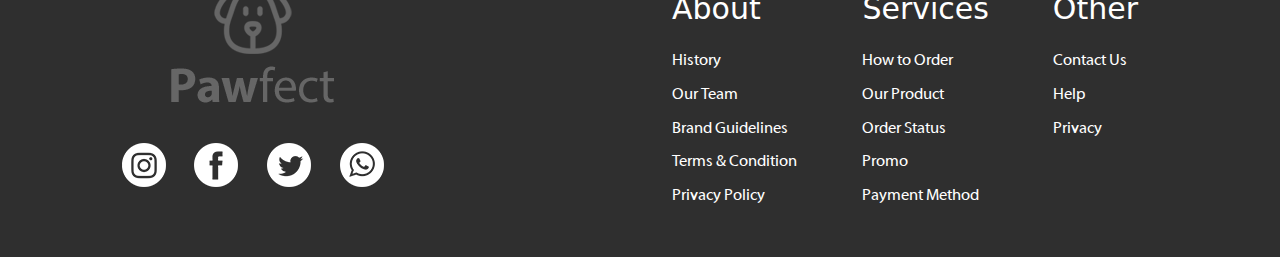
==== commit 77e8c2f4: "21.11 commit" ====
--- a/index.html
+++ b/index.html
@@ -24,19 +24,19 @@
           <div class="collapse navbar-collapse" id="navbarNav">
             <ul class="navbar-nav ms-auto">
               <li class="nav-item">
-                <a class="nav-link" href="#">About Us</a>
-              </li>
-              <li class="nav-item">
-                <a class="nav-link" href="#">Service</a>
-              </li>
-              <li class="nav-item">
-                <a class="nav-link" href="#">Gallery</a>
-              </li>
-              <li class="nav-item">
-                <a class="nav-link" href="#">Testimonial</a>
-              </li>
-              <li class="nav-item">
-                <a class="nav-link" href="#">Donations</a>
+                <a class="nav-link" href="./about.html">About Us</a>
+              </li>
+              <li class="nav-item">
+                <a class="nav-link" href="./services.html">Service</a>
+              </li>
+              <li class="nav-item">
+                <a class="nav-link" href="./gallery.html">Gallery</a>
+              </li>
+              <li class="nav-item">
+                <a class="nav-link" href="./testimonials.html">Testimonial</a>
+              </li>
+              <li class="nav-item">
+                <a class="nav-link" href="./donate.html">Donations</a>
               </li>
               <li class="nav-item">
                 <a class="nav-link" href="./contact.html">Contact Us</a>
--- a/styles/main-page.css
+++ b/styles/main-page.css
@@ -58,6 +58,10 @@
     padding: 40px 5%;
     justify-content: space-between;
     flex-wrap: wrap;
+    align-items: center;
+}
+.do-it-container p {
+    width: 200px;
 }
 .do-it-block {
     display: flex;
@@ -331,6 +335,8 @@
 
     .do-it-container {
         gap: 40px;
+        justify-content: center;
+
     }
 
     .why-pawfect-image-block {
@@ -343,20 +349,27 @@
         font-size: 22px;
     }
     .whypawfect-text-block-items p {
-        font-size: 20px;
+        font-size: 15px;
     }
     .whypawfect-main-text {
-        font-size: 48px;
+        font-size: 32px;
+    }
+    .whypawfect-blocks {
+        padding-left: 20px;
+    }
+    .whypawfect-text-block-description {
+        padding-left: 20px;
+        max-width: 80%;
     }
 
     .explore-first-block {
         padding-bottom: 2em;
     }
     .explore-first-block h2 {
-        font-size: 42px;
+        font-size: 32px;
     }
     .explore-first-block p {
-        font-size: 20px;
+        font-size: 15px;
     }
     .carousel-inner {
         max-width: 300px;
@@ -364,13 +377,13 @@
     }
 
     .overview-first-block h1 {
-        font-size: 48px;
+        font-size: 32px;
     }
     .overview-first-block h2 {
-        font-size: 22px;
+        font-size: 26px;
     }
     .overview-first-block p {
-        font-size: 16px;
+        font-size: 15px;
     }
     .overview-second-block h1 {
         font-size: 48px;
@@ -391,7 +404,7 @@
     }
 
     .service-first-block h1 {
-        font-size: 48px;
+        font-size: 32px;
     }
     .service-first-block h2 {
         font-size: 22px;
@@ -399,6 +412,16 @@
     .service-first-block p {
         font-size: 16px;
     }
+    .second-block-items {
+        padding: 20px 40px;
+    }
+    .second-block-items h1 {
+        font-size: 18px;
+    }
+    .second-block-items p {
+        font-size: 14px;
+    }
+    
 }
 
 @media (max-width: 768px) {
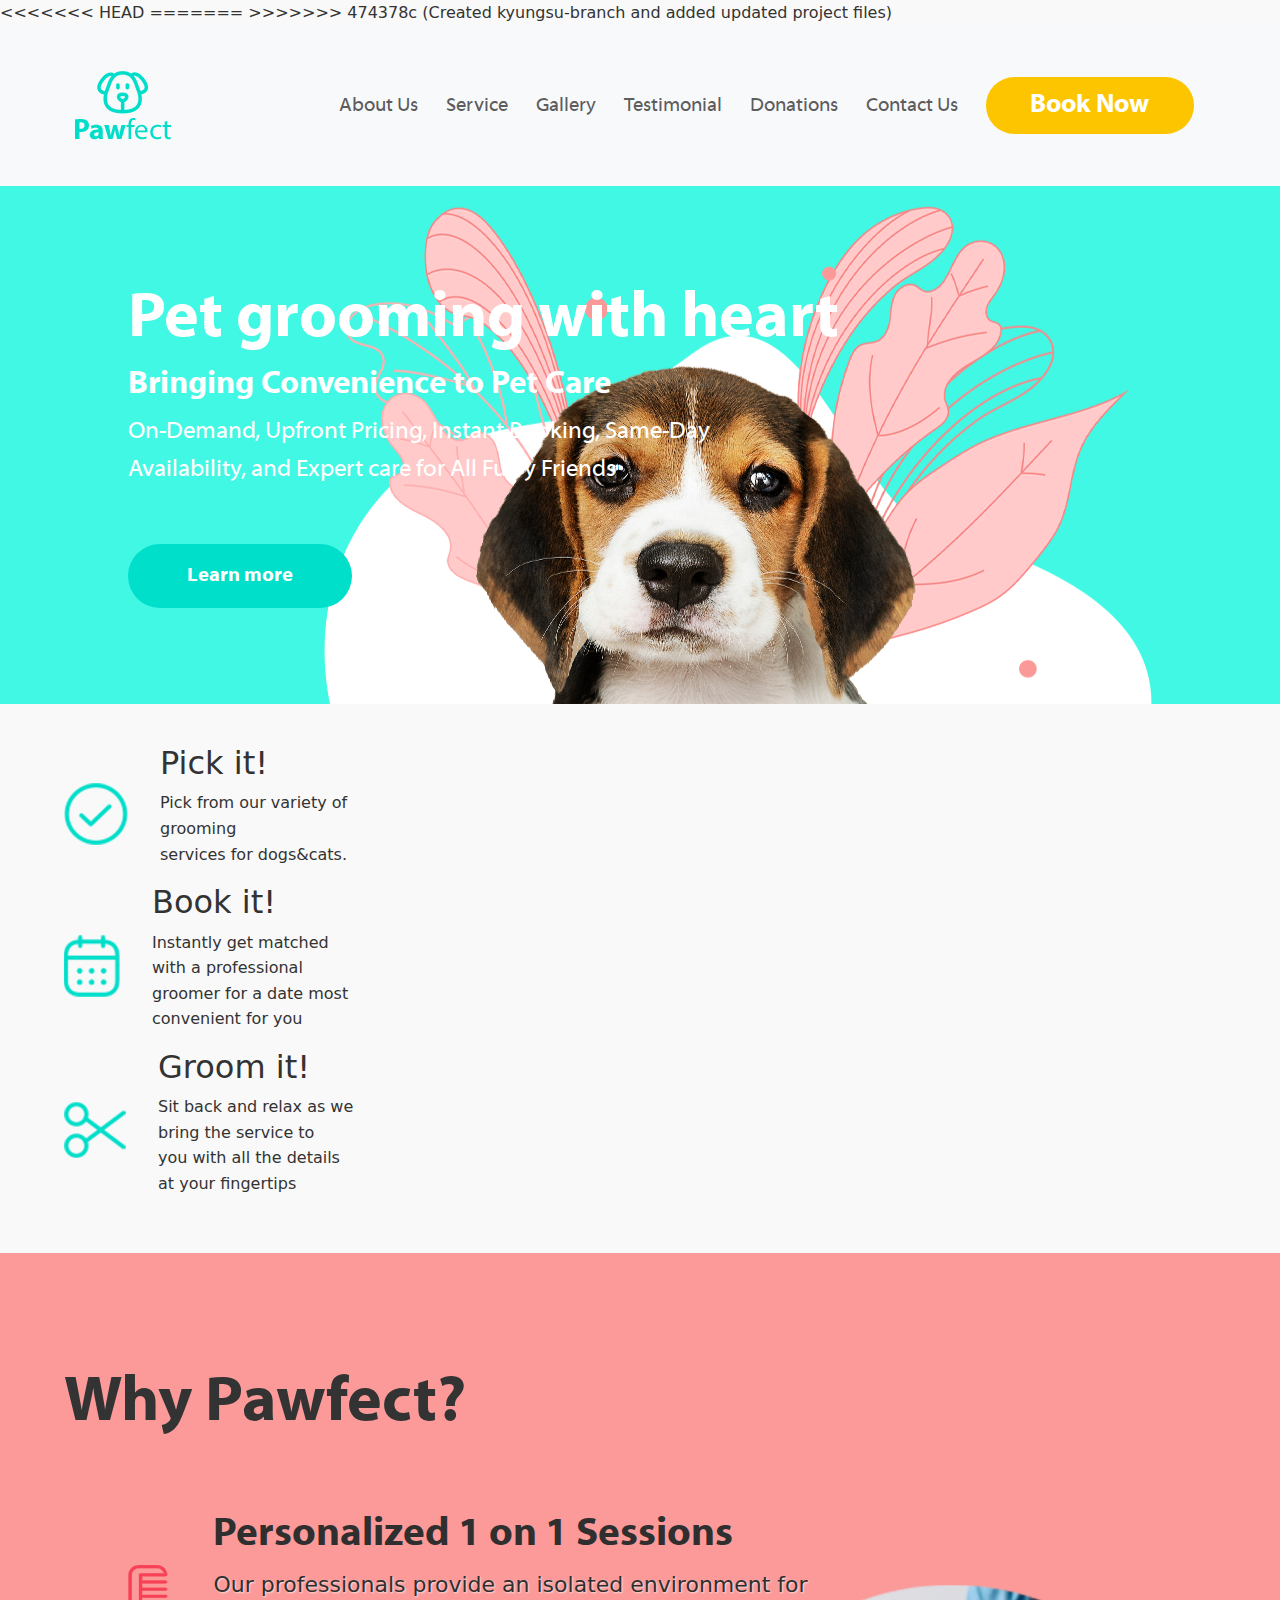
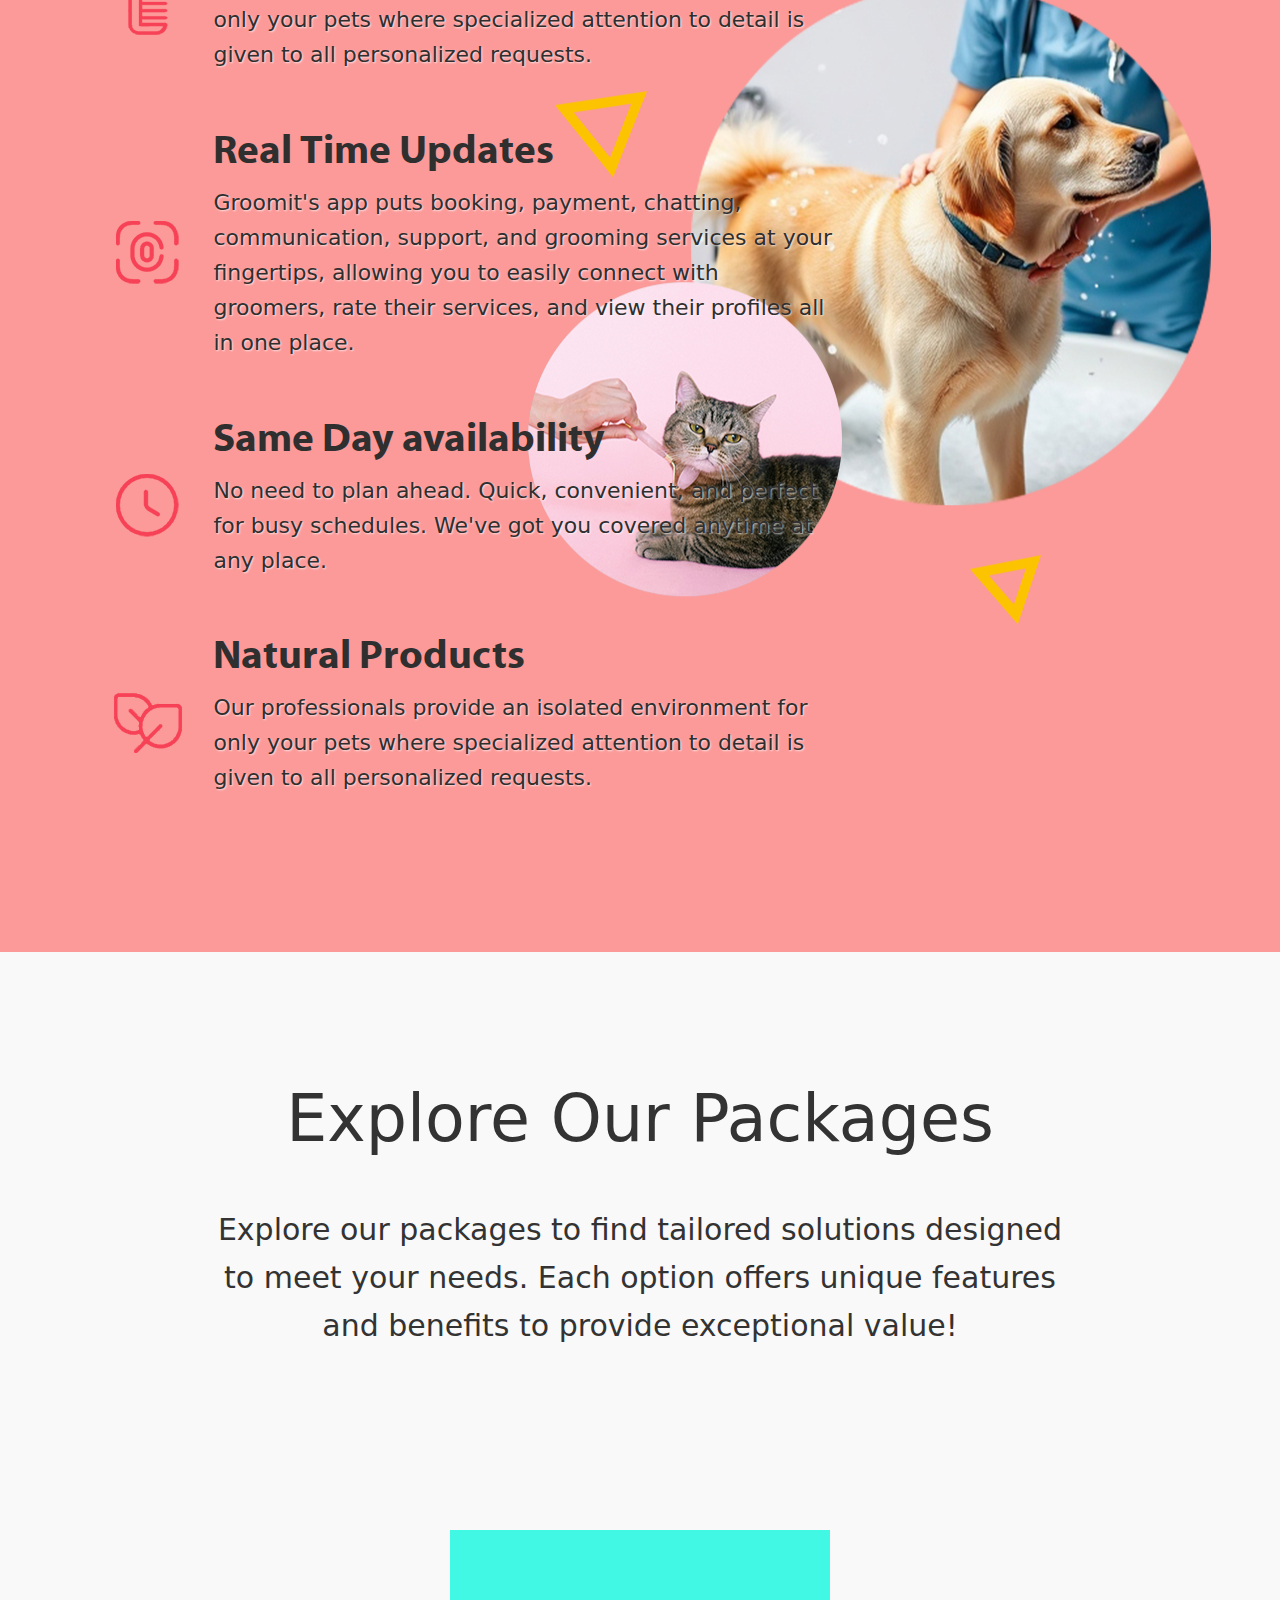
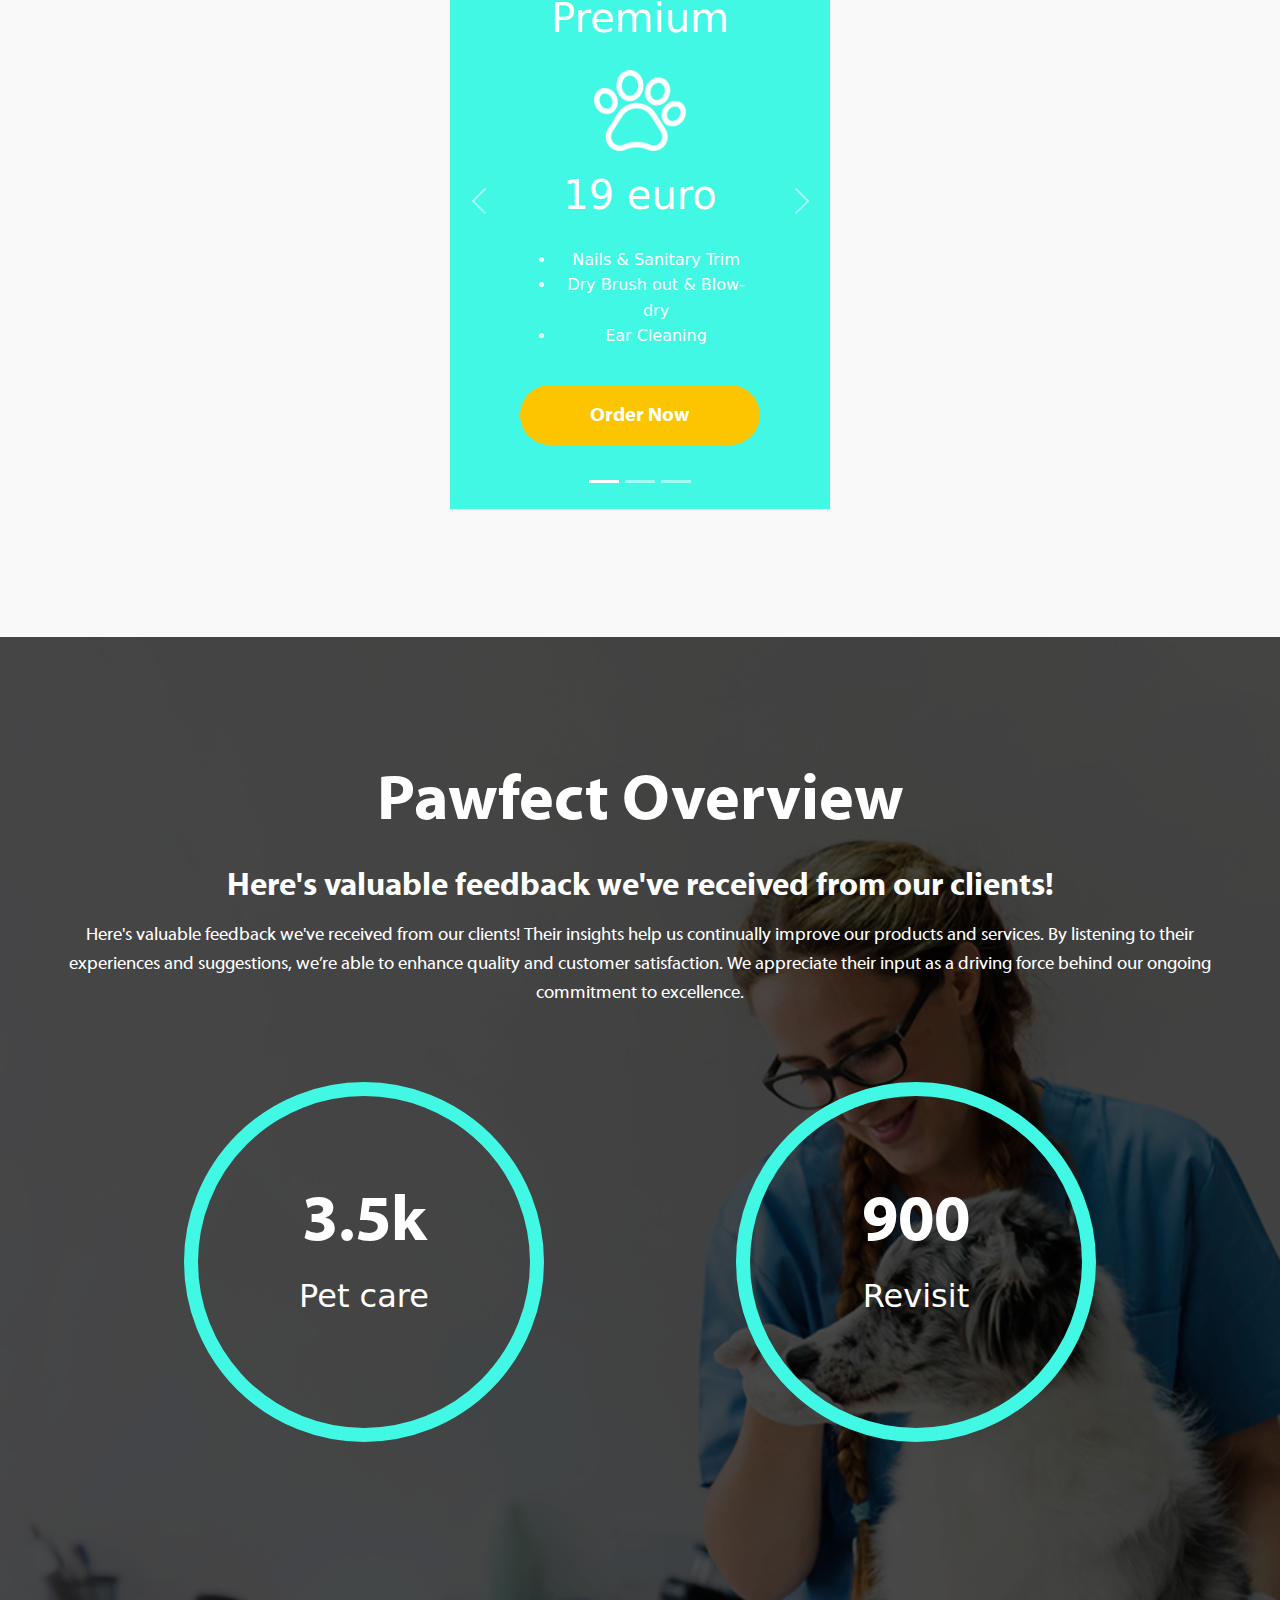
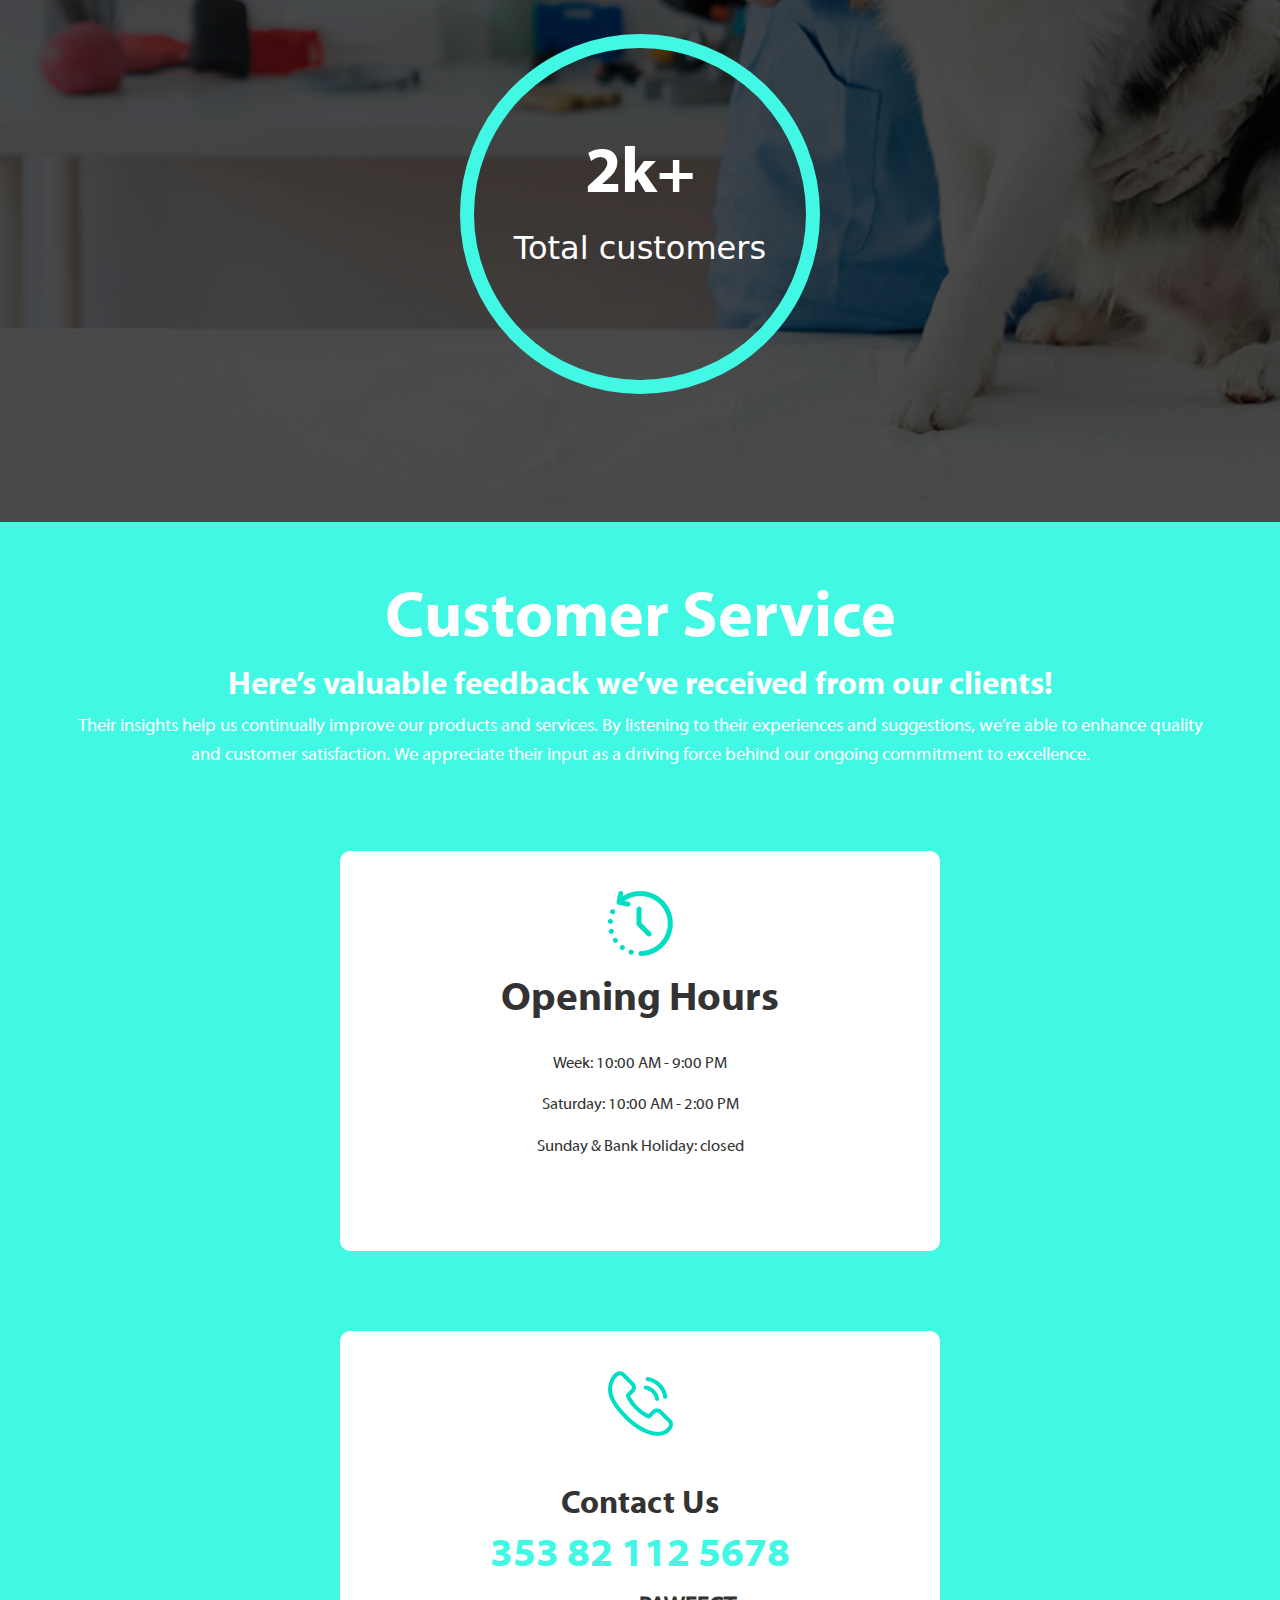
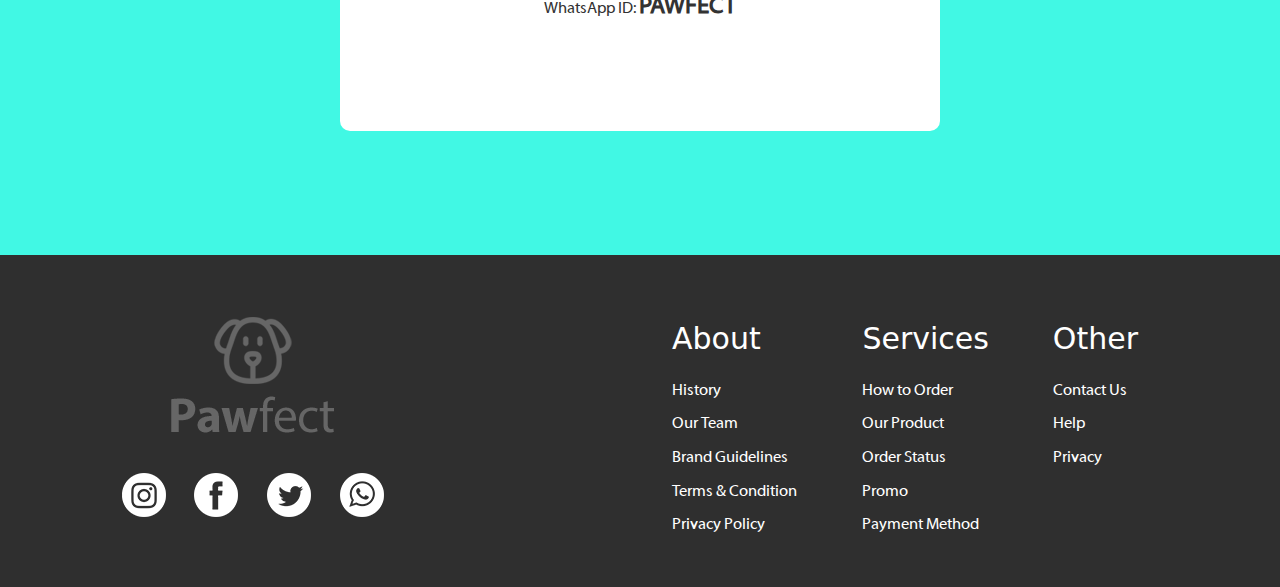
==== commit 71e4e1c5: "Created kyungsu-branch and added updated project files" ====
--- a/index.html
+++ b/index.html
@@ -5,9 +5,13 @@
     <meta name="viewport" content="width=device-width, initial-scale=1.0" />
     <title>Pawfect</title>
     <link href="https://cdn.jsdelivr.net/npm/bootstrap@5.3.0/dist/css/bootstrap.min.css" rel="stylesheet">
+<<<<<<< HEAD
     <link rel="icon" href="./images/icons/icon-paw.png" type="image/x-icon">
     <link rel="stylesheet" href="./styles/style.css">
     <link rel="stylesheet" href="./styles/main-page.css">
+=======
+    <link rel="stylesheet" href="styles/style.css">
+>>>>>>> 474378c (Created kyungsu-branch and added updated project files)
   </head>
   <body>
     <div class="container"></div>
@@ -72,6 +76,7 @@
     <!-- DO IT -->
     <div class="do-ti">
       <div class="do-it-container">
+        <div class="do-it-block-container">
         <div class="do-it-block">
           <div class="do-it-block-img">
           <img src="./images/icons/icon-pick.png" alt="do-it-block">
@@ -102,6 +107,7 @@
           you with all the details at your fingertips</p>
         </div>
         </div>
+      </div>
       </div>
     </div>
     <!-- DO IT -->
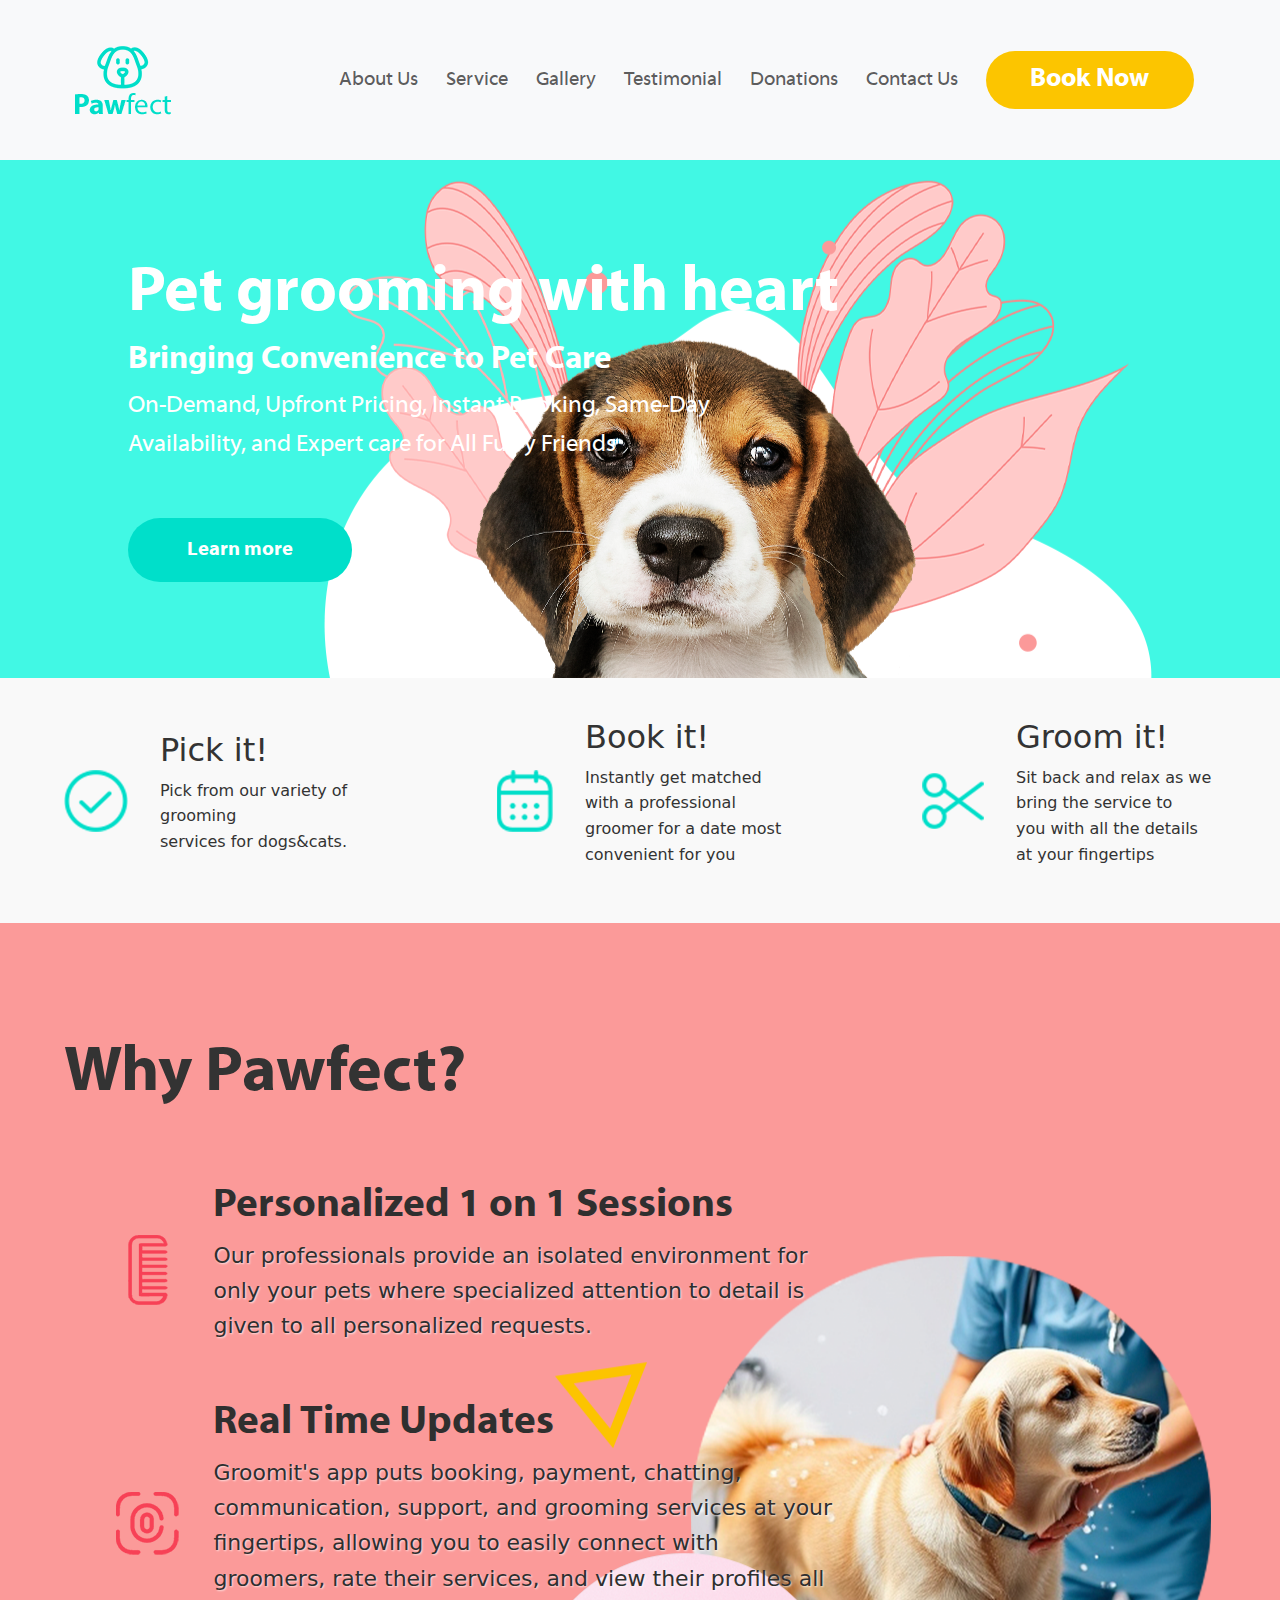
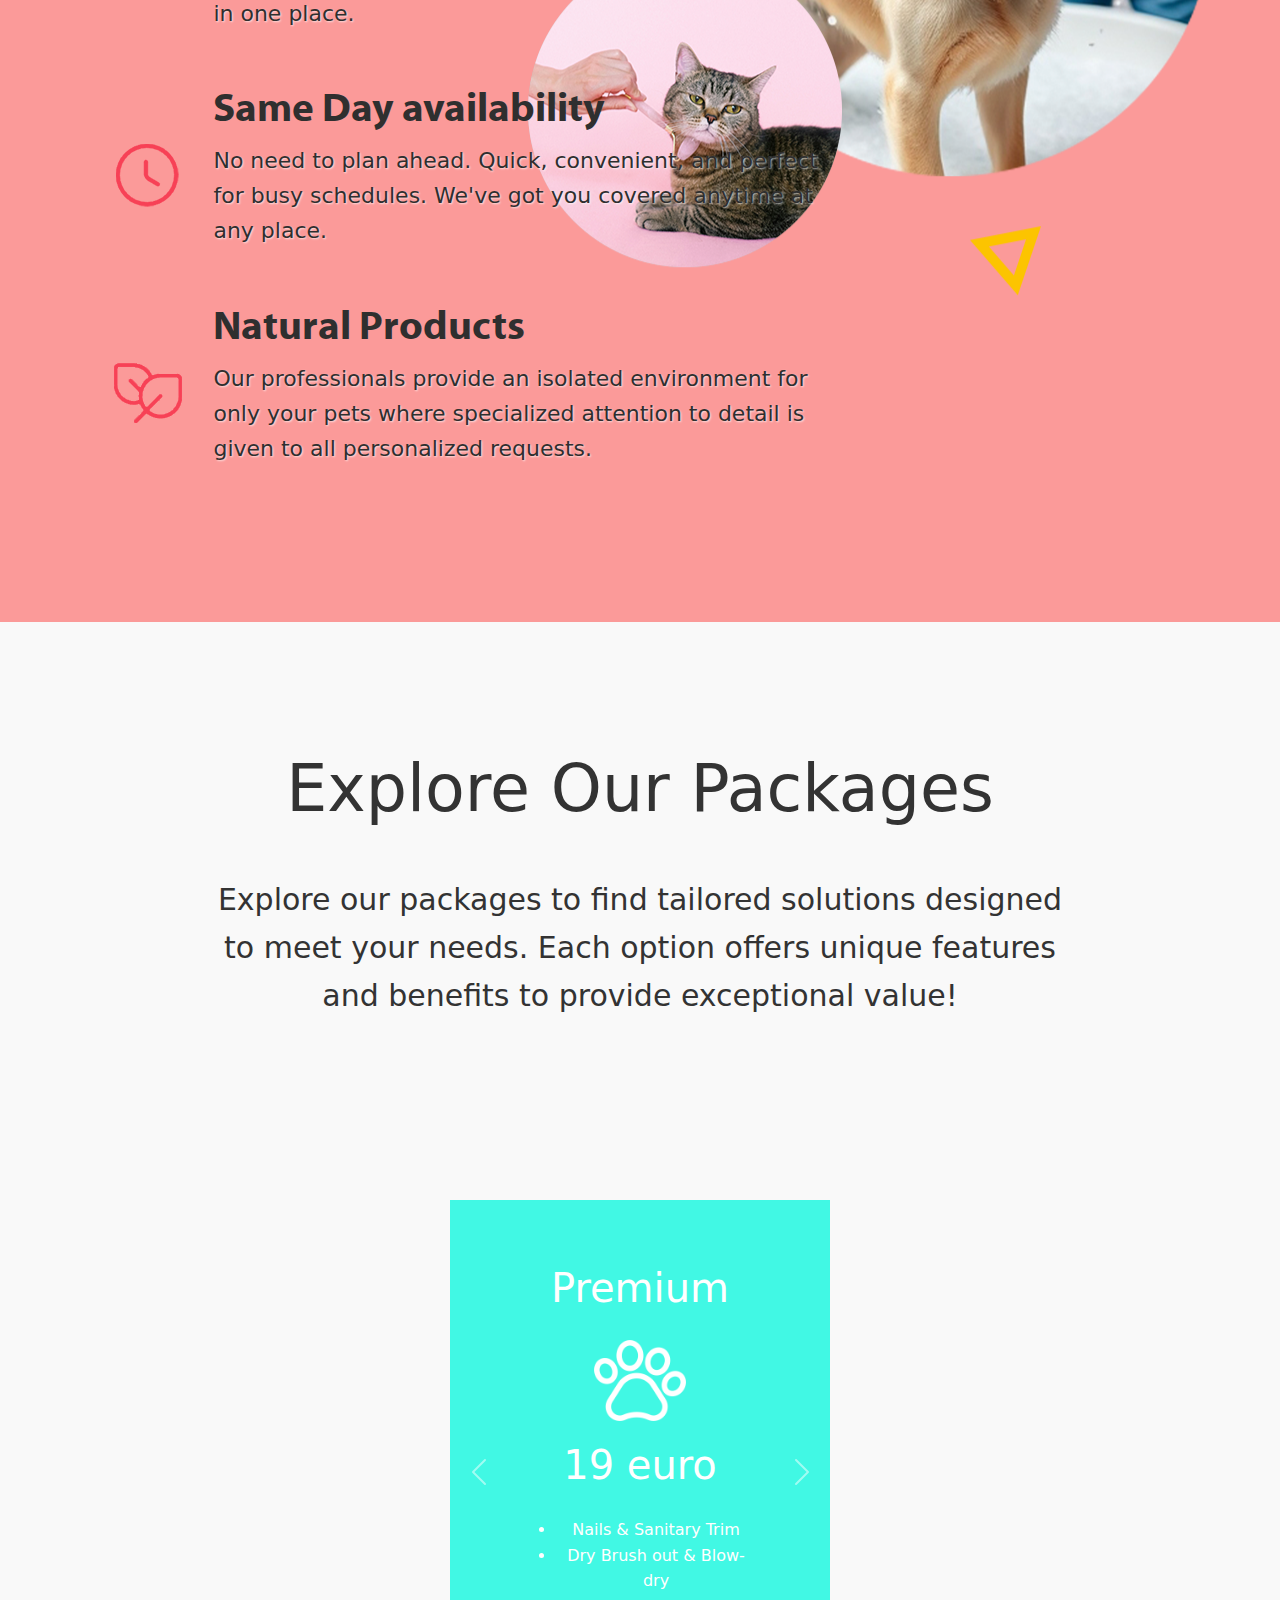
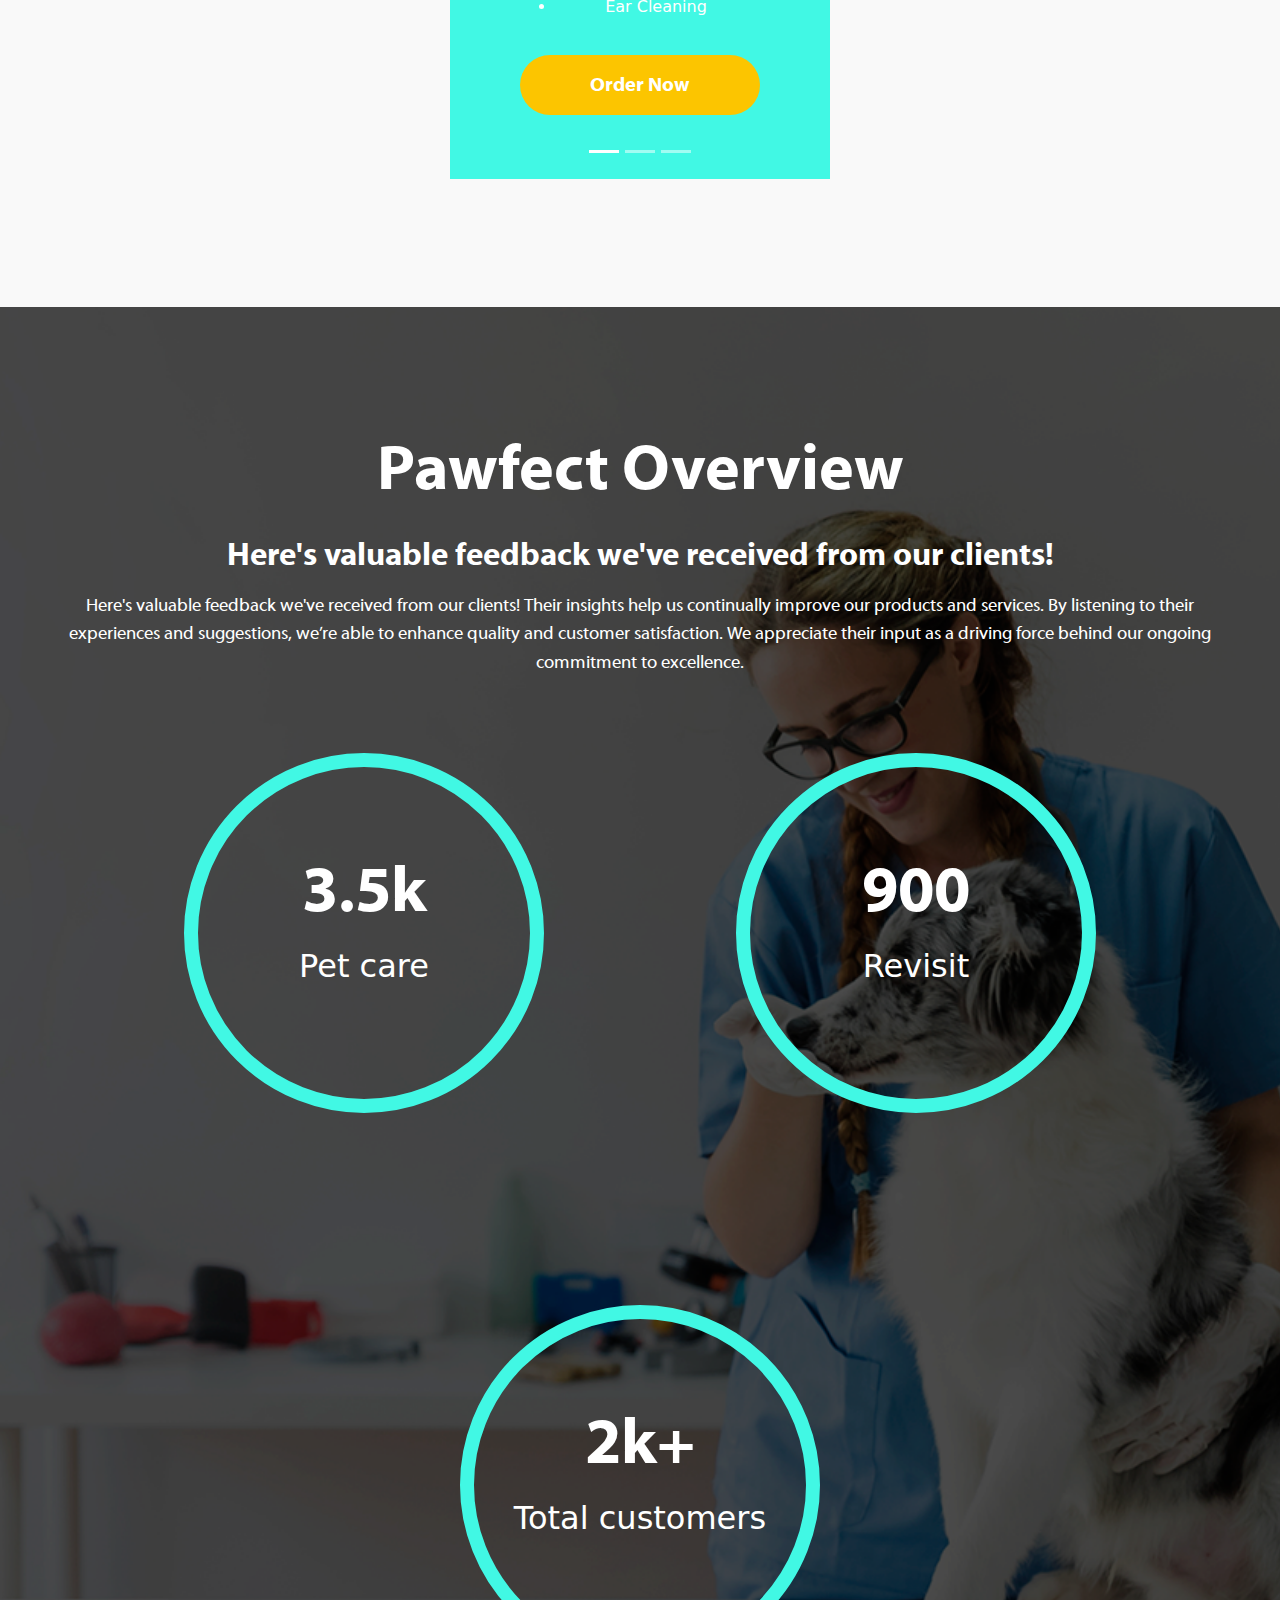
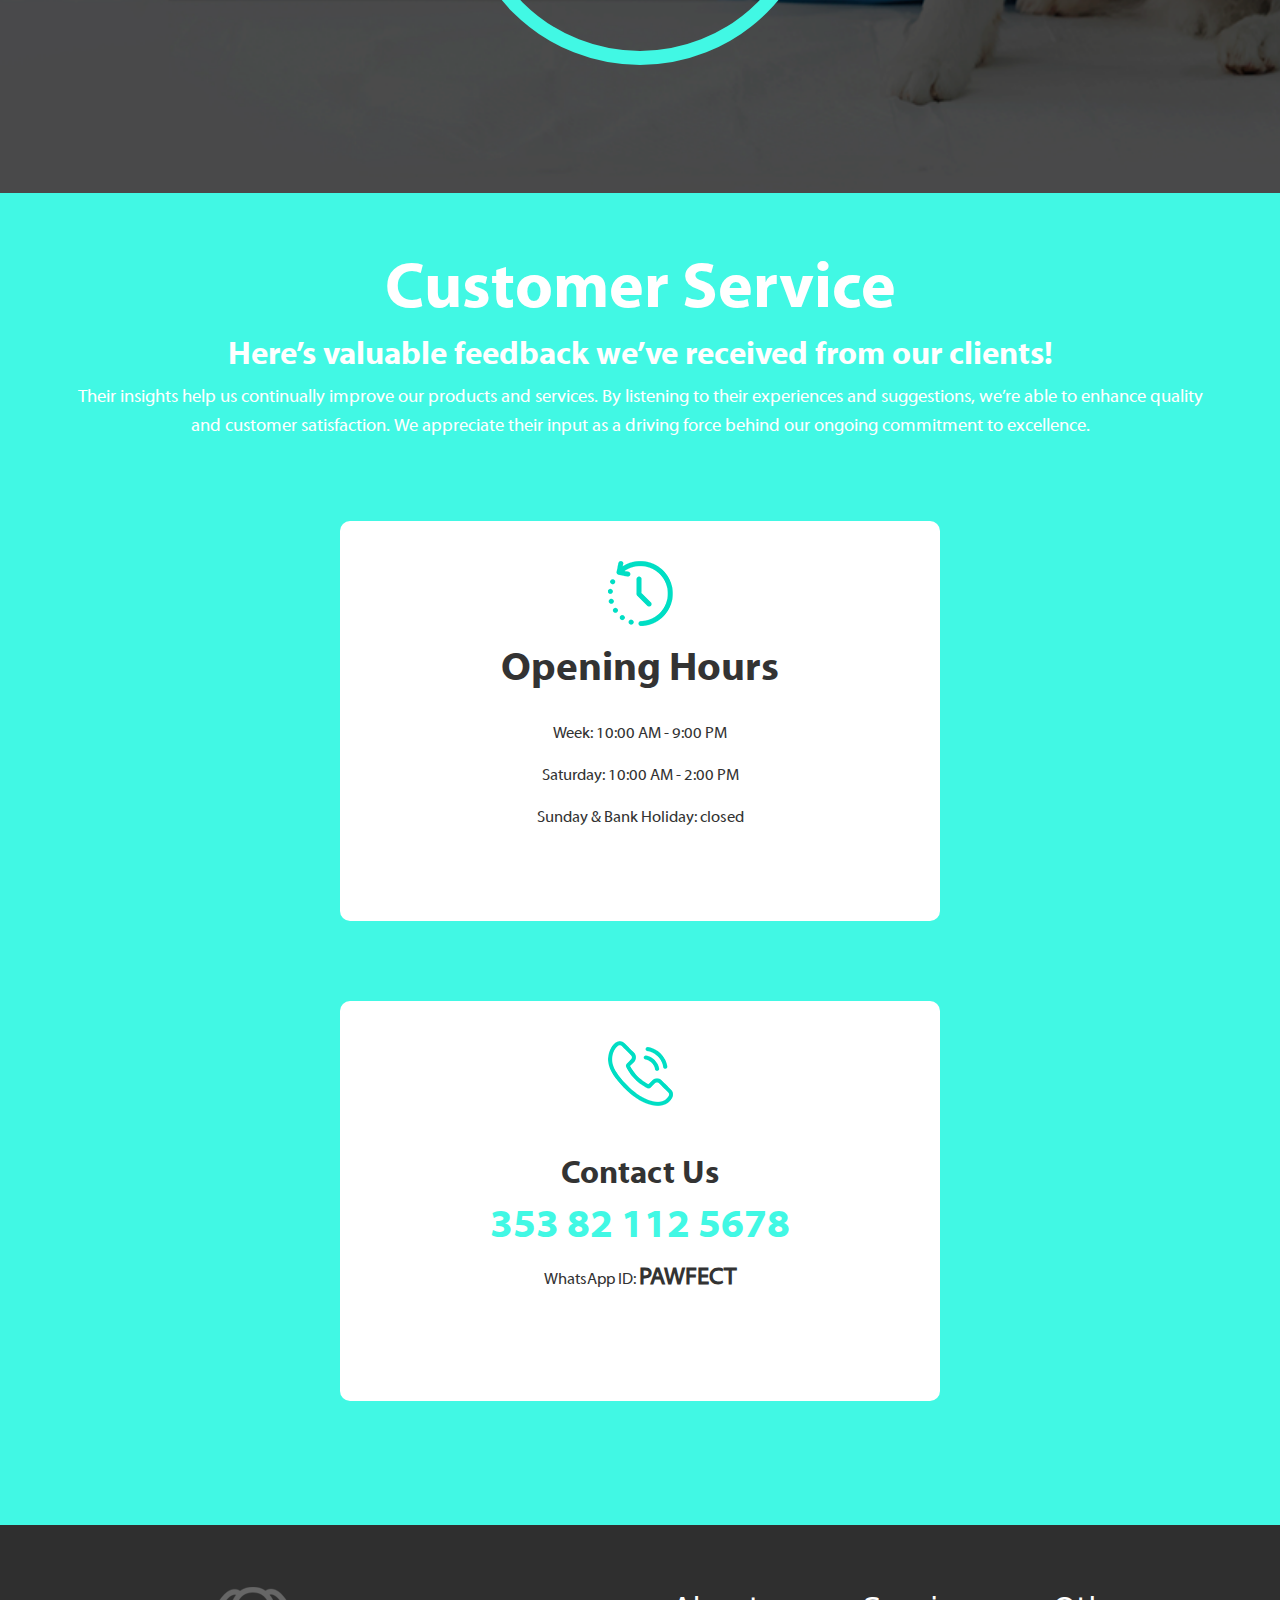
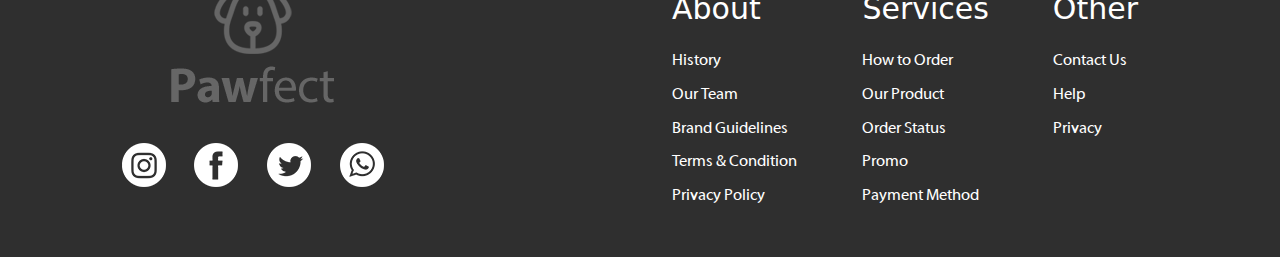
==== commit 4efa07e5: "Merge pull request #4 from JoannaKowalik/odvorko-branch" ====
--- a/index.html
+++ b/index.html
@@ -5,13 +5,9 @@
     <meta name="viewport" content="width=device-width, initial-scale=1.0" />
     <title>Pawfect</title>
     <link href="https://cdn.jsdelivr.net/npm/bootstrap@5.3.0/dist/css/bootstrap.min.css" rel="stylesheet">
-<<<<<<< HEAD
     <link rel="icon" href="./images/icons/icon-paw.png" type="image/x-icon">
     <link rel="stylesheet" href="./styles/style.css">
     <link rel="stylesheet" href="./styles/main-page.css">
-=======
-    <link rel="stylesheet" href="styles/style.css">
->>>>>>> 474378c (Created kyungsu-branch and added updated project files)
   </head>
   <body>
     <div class="container"></div>
@@ -76,7 +72,6 @@
     <!-- DO IT -->
     <div class="do-ti">
       <div class="do-it-container">
-        <div class="do-it-block-container">
         <div class="do-it-block">
           <div class="do-it-block-img">
           <img src="./images/icons/icon-pick.png" alt="do-it-block">
@@ -107,7 +102,6 @@
           you with all the details at your fingertips</p>
         </div>
         </div>
-      </div>
       </div>
     </div>
     <!-- DO IT -->
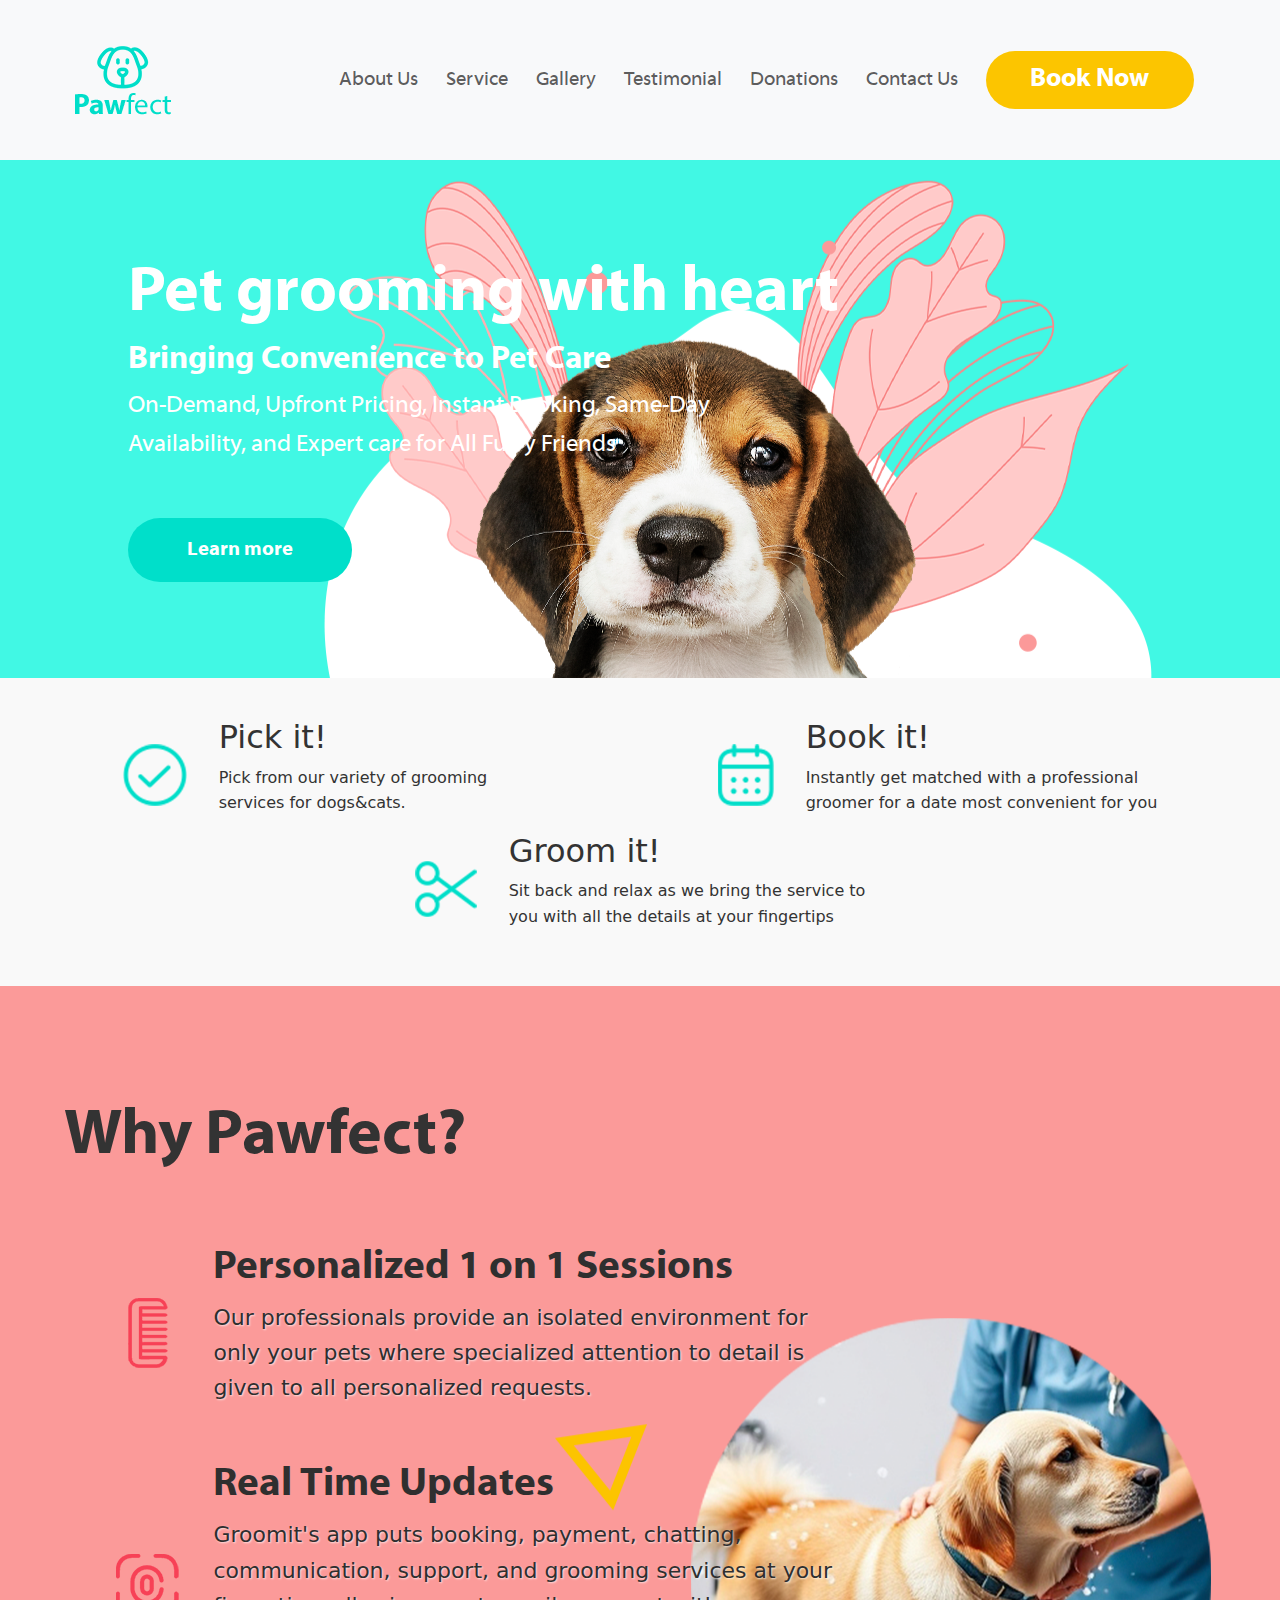
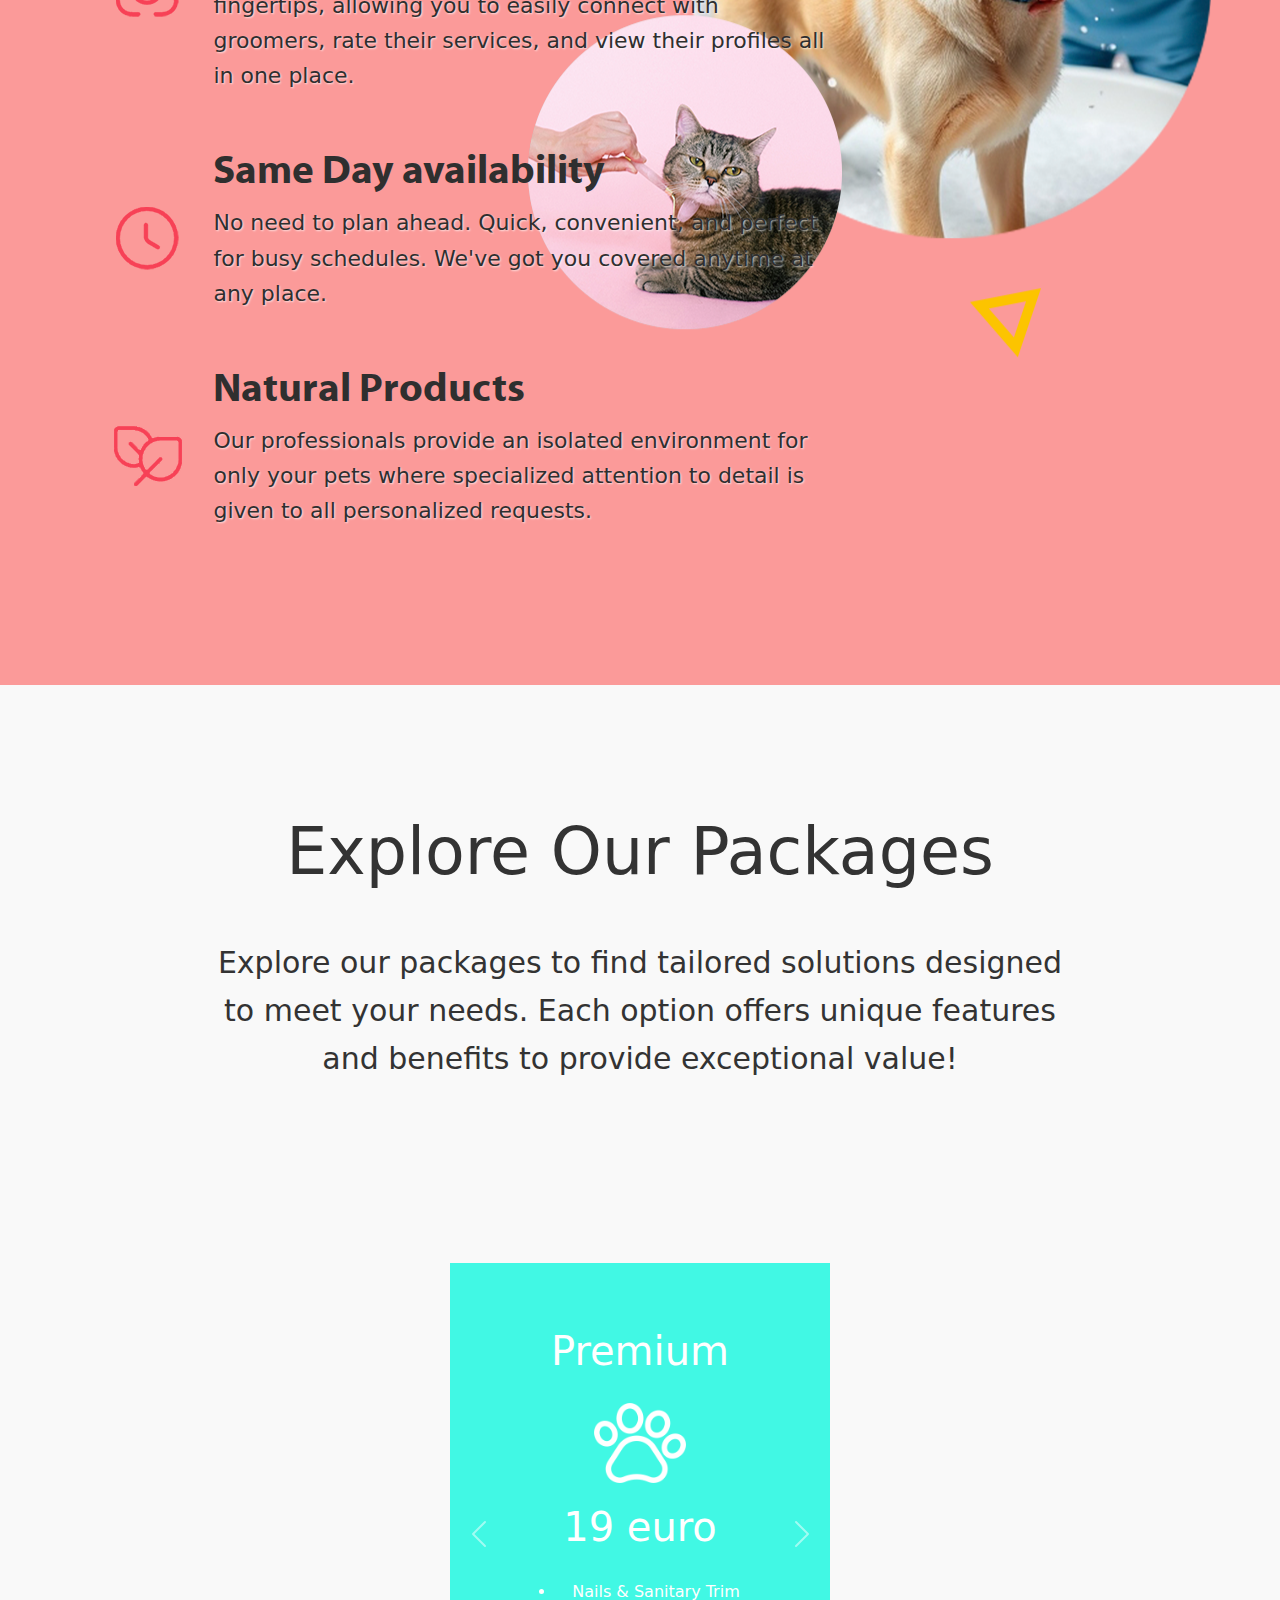
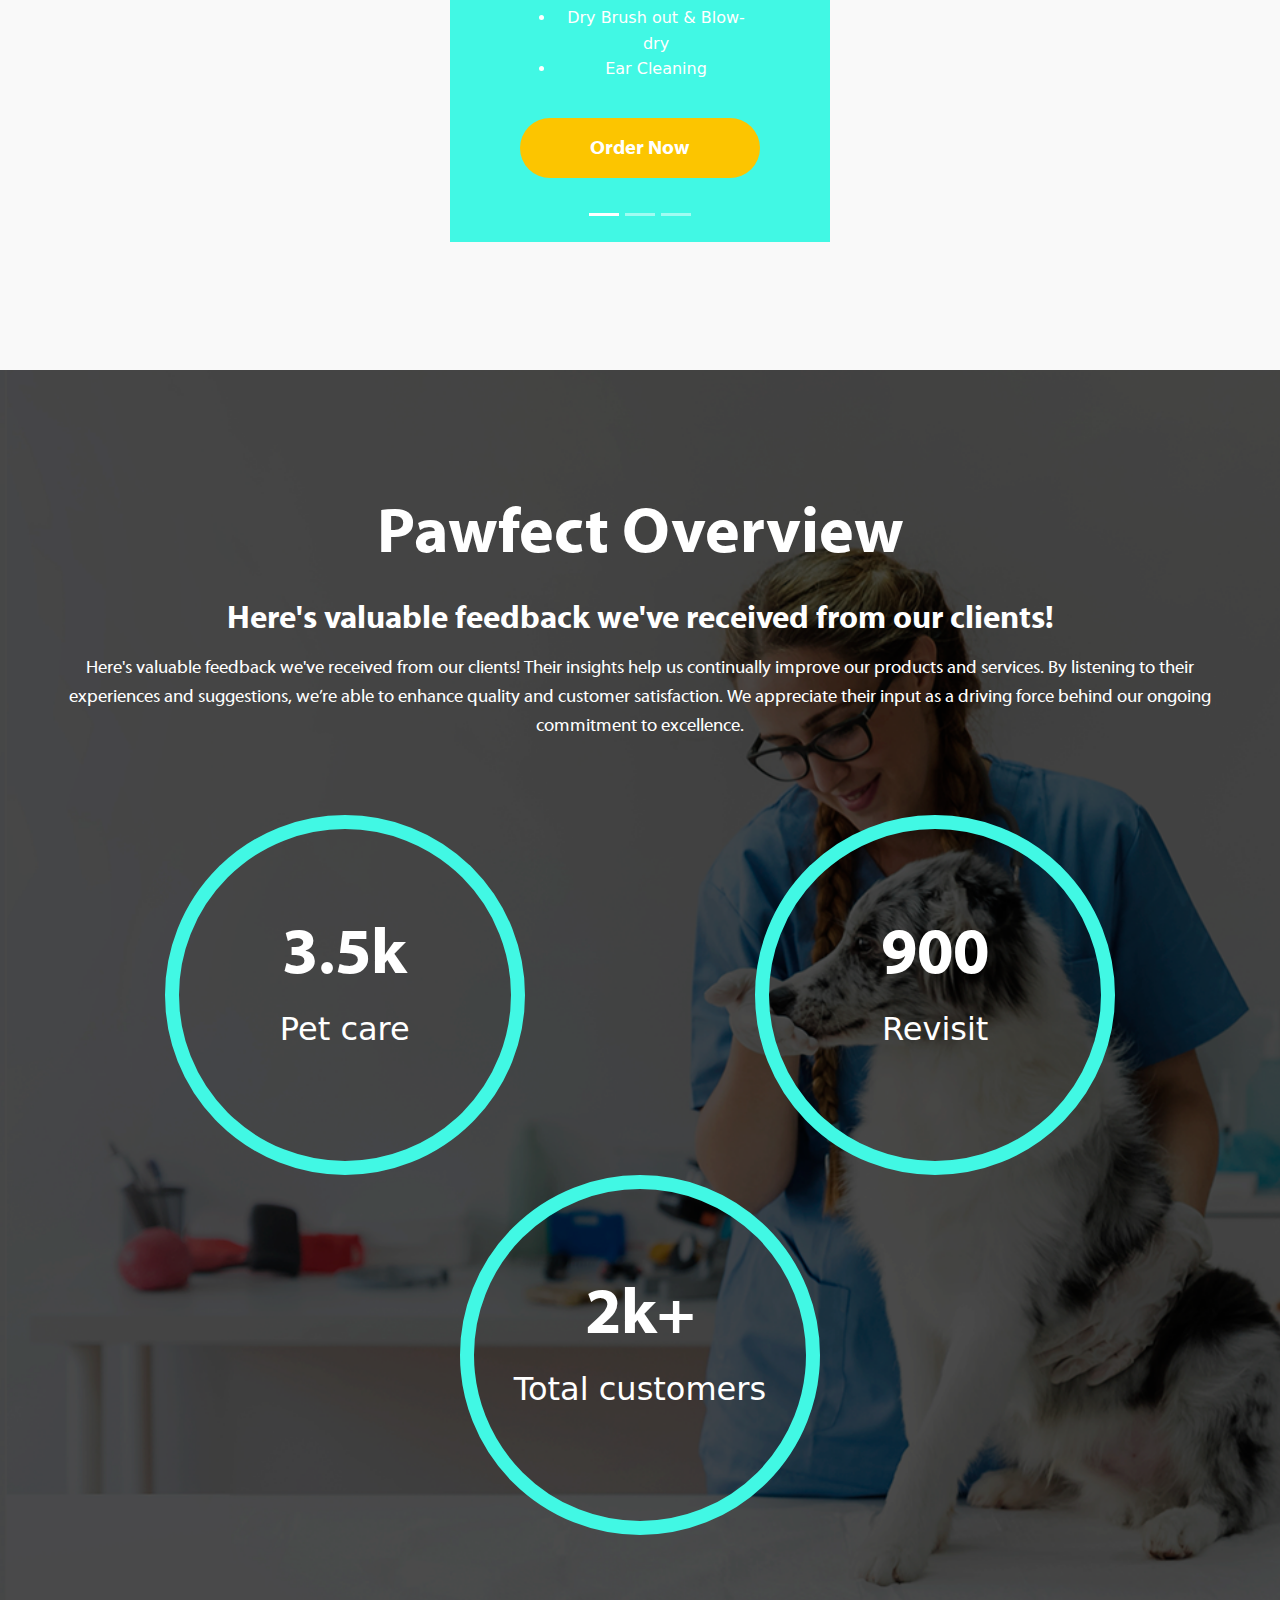
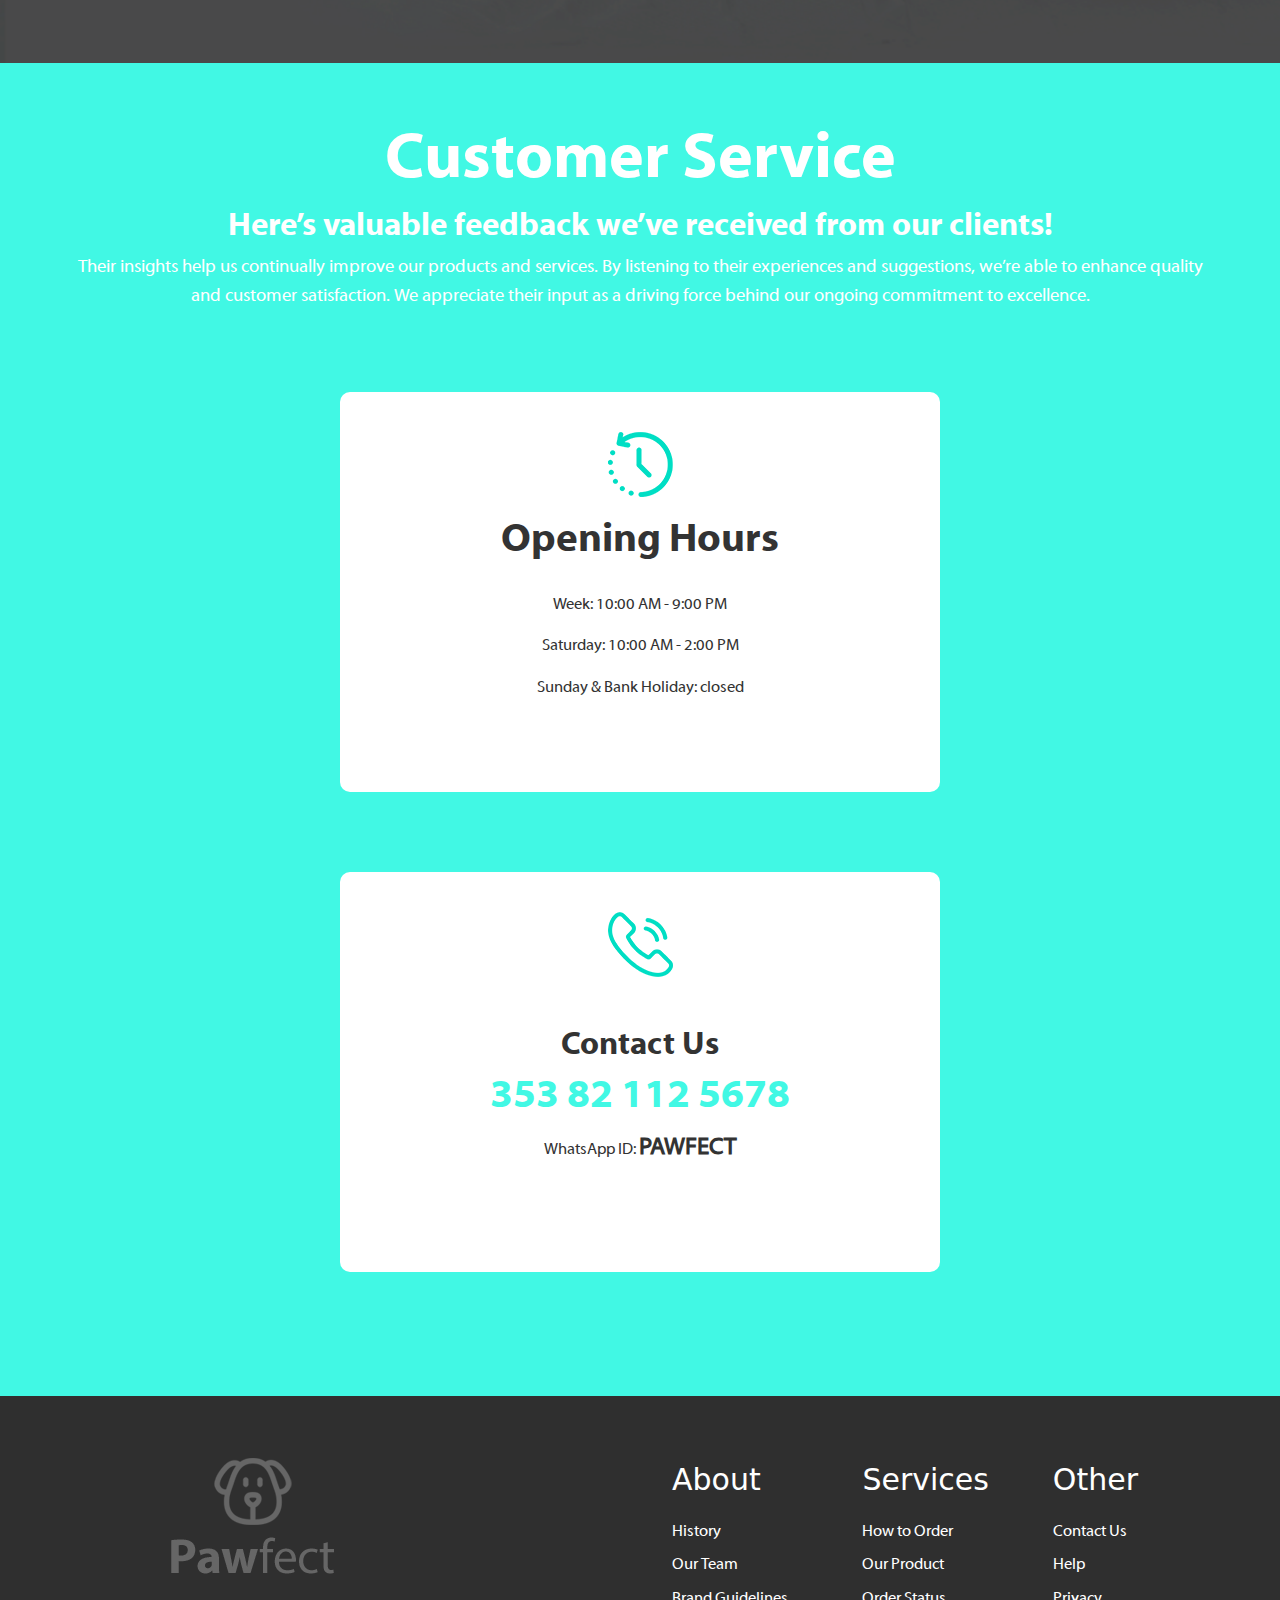
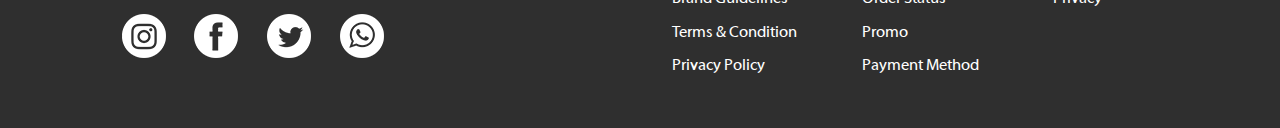
==== commit 113f3d92: "22.11 commit" ====
--- a/index.html
+++ b/index.html
@@ -72,6 +72,7 @@
     <!-- DO IT -->
     <div class="do-ti">
       <div class="do-it-container">
+        <div class="do-it-block-container">
         <div class="do-it-block">
           <div class="do-it-block-img">
           <img src="./images/icons/icon-pick.png" alt="do-it-block">
@@ -102,6 +103,7 @@
           you with all the details at your fingertips</p>
         </div>
         </div>
+      </div>
       </div>
     </div>
     <!-- DO IT -->
--- a/styles/main-page.css
+++ b/styles/main-page.css
@@ -54,14 +54,17 @@
 }
 
 .do-it-container {
-    display: flex;
     padding: 40px 5%;
-    justify-content: space-between;
+}
+
+.do-it-block-container {
+    display: flex;
+    justify-content: center;
+    flex-direction: row;
+    align-items: center;
     flex-wrap: wrap;
-    align-items: center;
-}
-.do-it-container p {
-    width: 200px;
+    gap: 20%;
+
 }
 .do-it-block {
     display: flex;
@@ -191,7 +194,7 @@
 }
 
 .overview-container {
-    background-image: url('/images/bg-img-overview.png');
+    background-image: url('../images/bg-img-overview.png');
     display: flex;
     flex-direction: column;
     padding: 8em 5%;
@@ -224,7 +227,7 @@
     flex-direction: row;
     align-items: center;
     flex-wrap: wrap;
-    gap: 12em;
+    gap: 20%;
 }
 .overview-second-block h1 {
     font-size: 64px;
@@ -333,10 +336,21 @@
         font-size: 20px;
     }
 
-    .do-it-container {
-        gap: 40px;
-        justify-content: center;
-
+
+    .do-it-block-container {
+        display: flex;
+        justify-content: space-around;
+    }
+    .do-it-block {
+        max-width: 300px; /* Обмеження ширини для кожного блоку */
+        width: 100%;
+        text-align: start;
+    }
+    .do-it-block img {
+        width: 50px ;
+    }
+    .do-it-block-text {
+        width: 200px;
     }
 
     .why-pawfect-image-block {
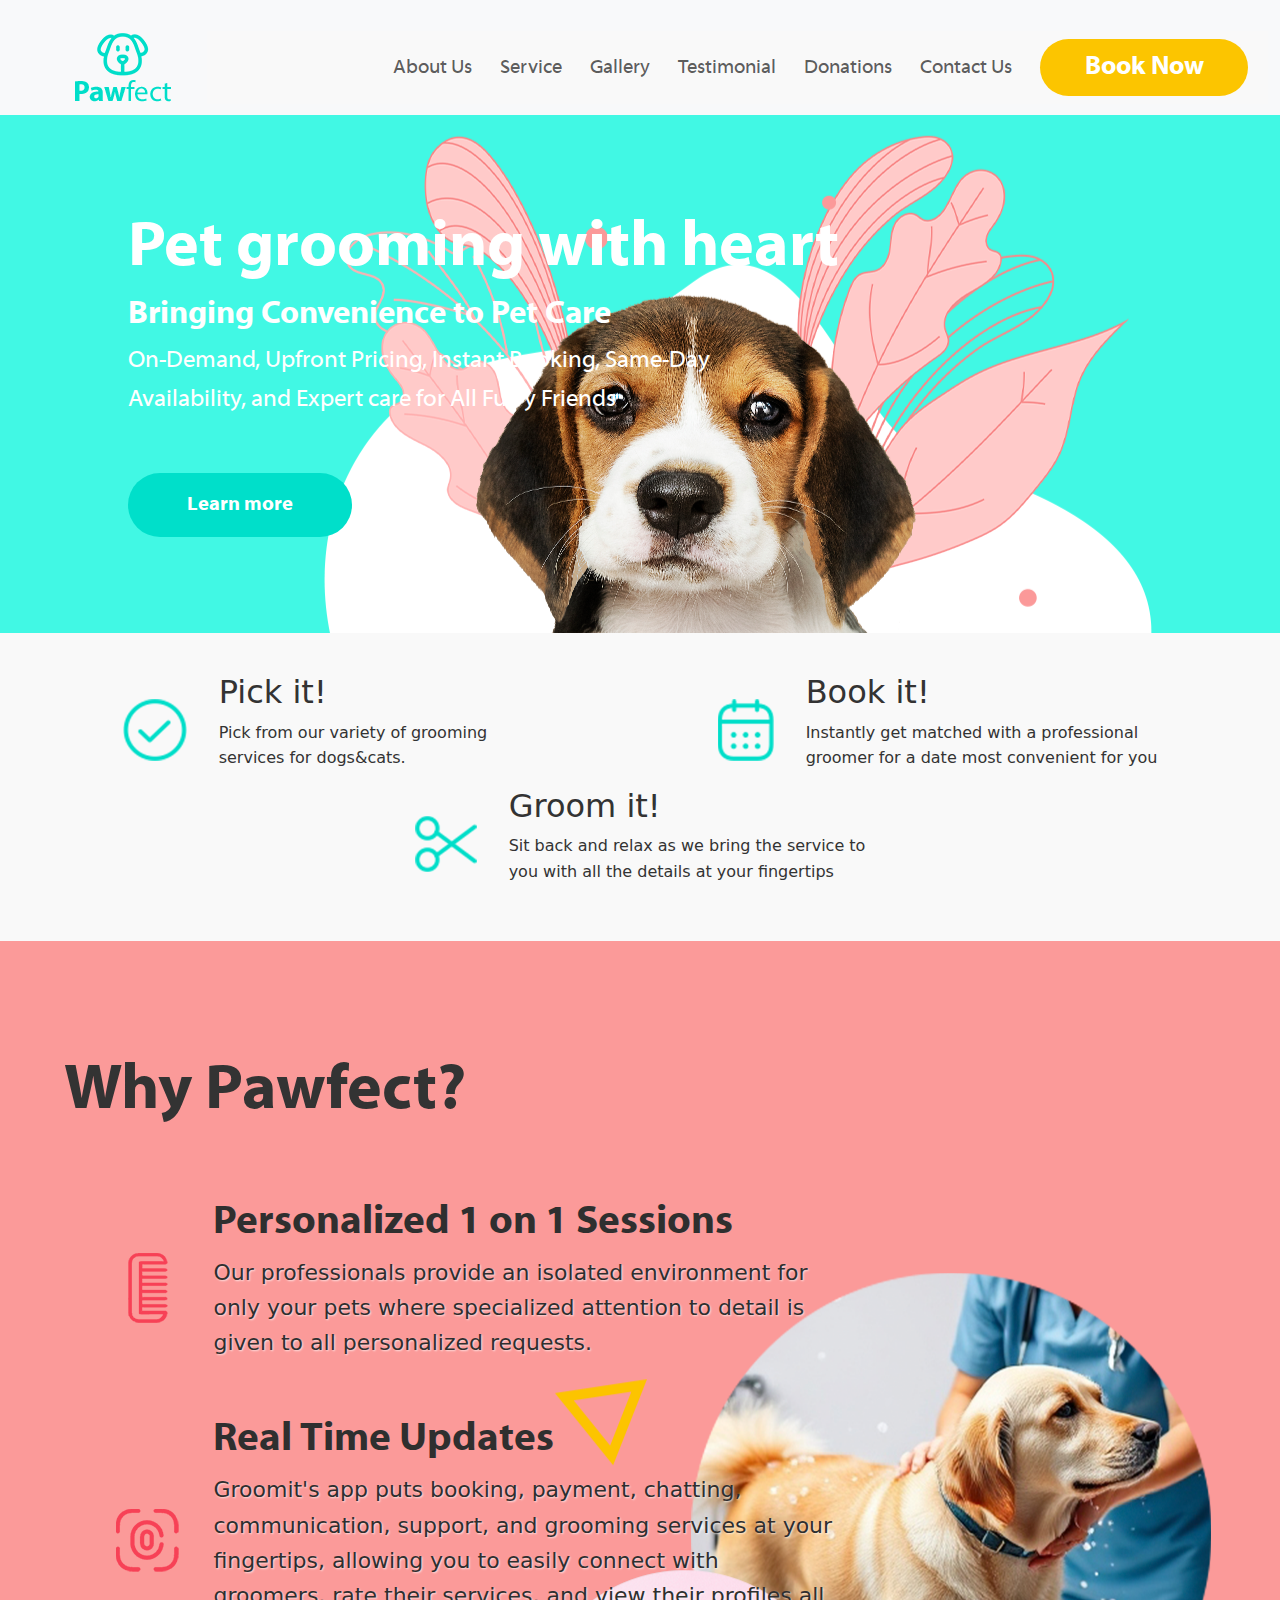
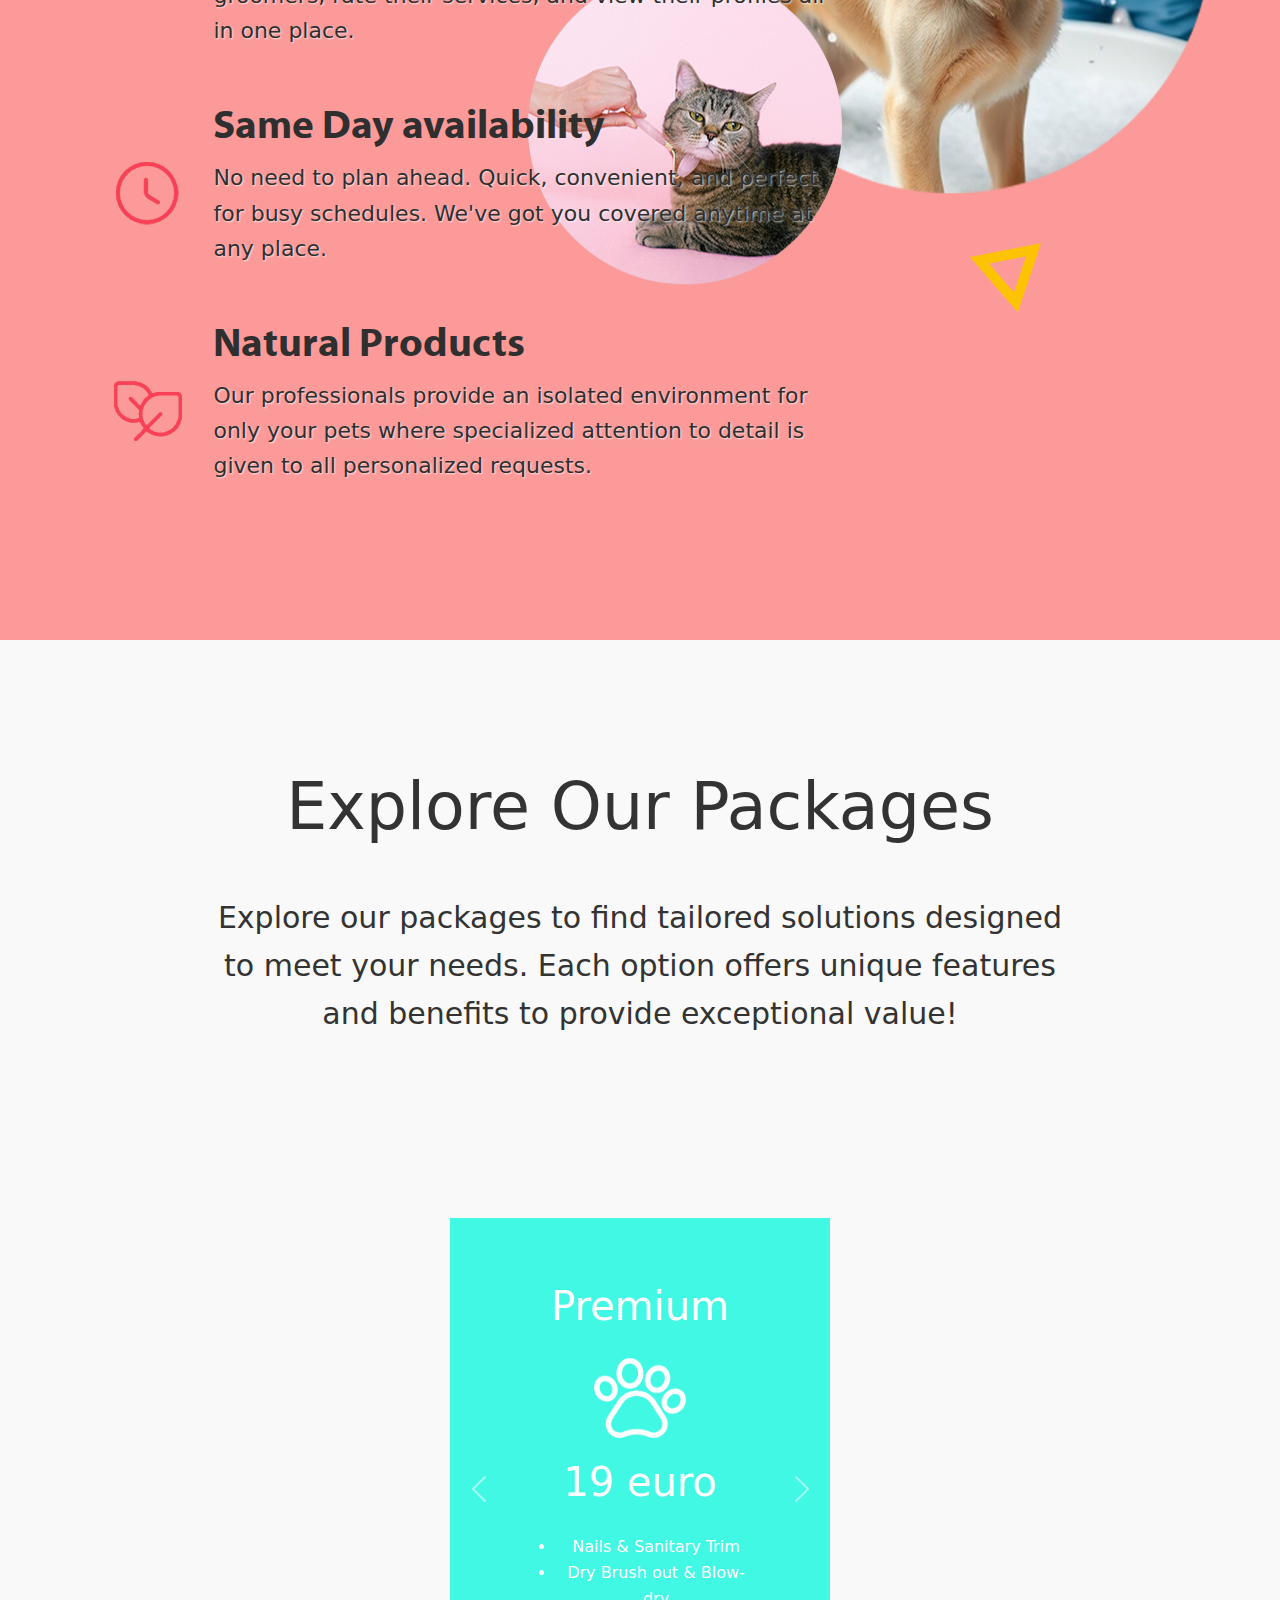
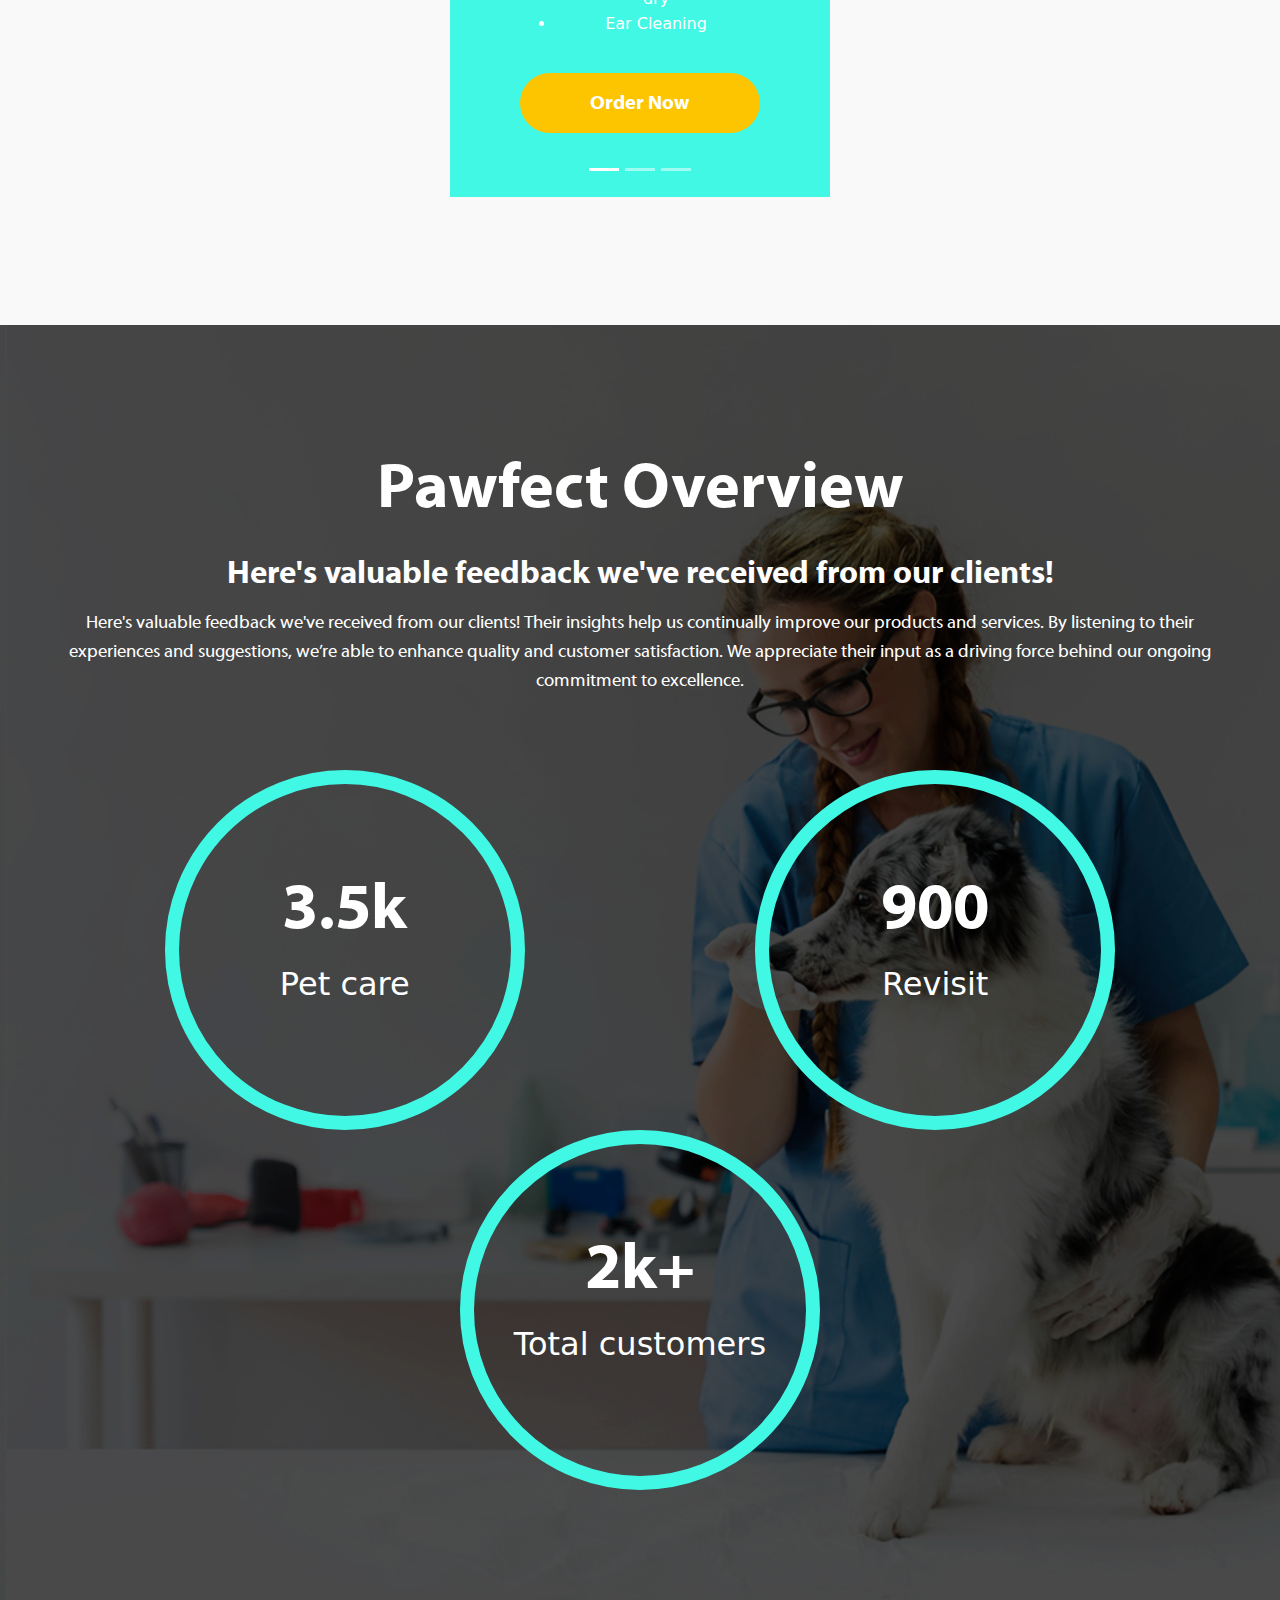
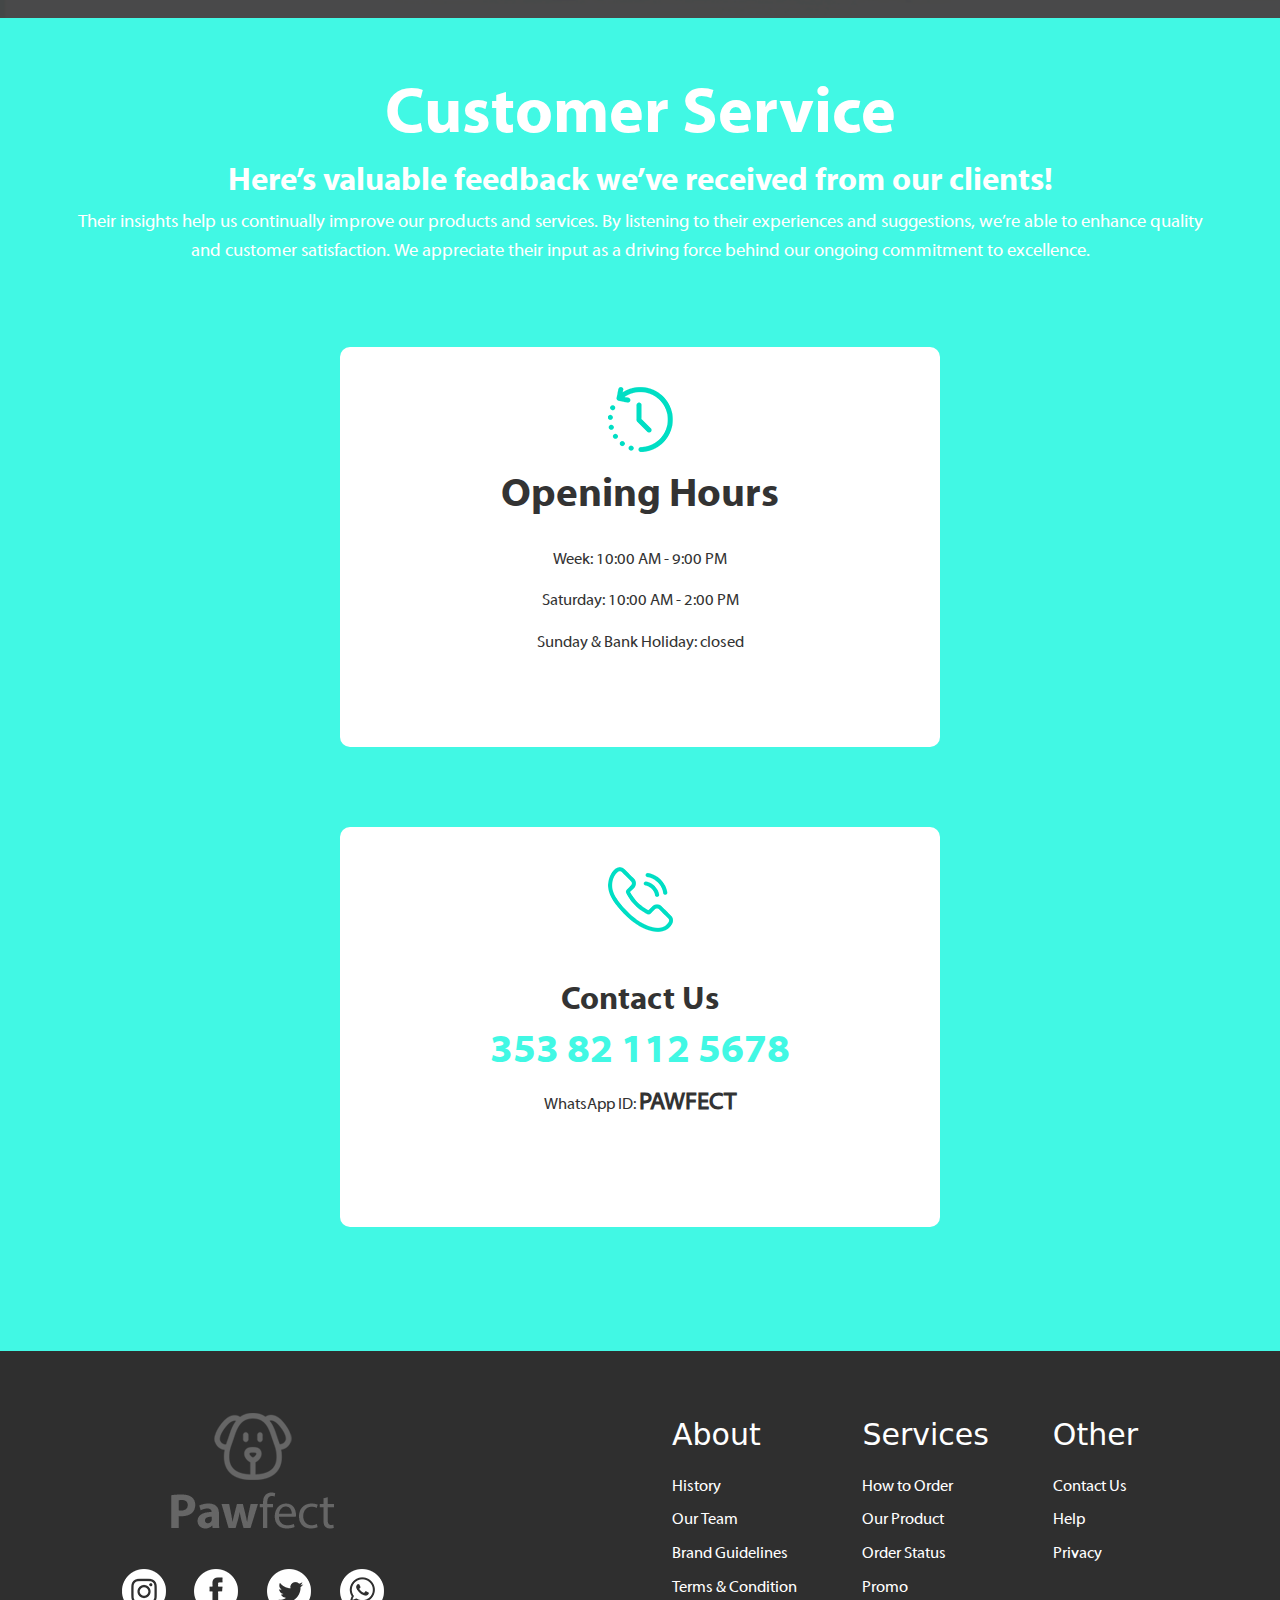
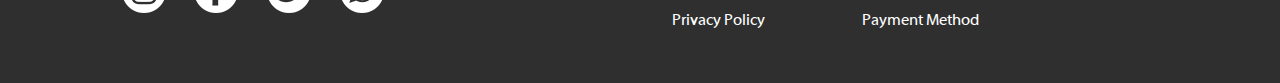
==== commit ecdbff20: "footer and navbar connection and some js and styles changes" ====
--- a/index.html
+++ b/index.html
@@ -11,45 +11,9 @@
   </head>
   <body>
     <div class="container"></div>
-    <header >
       <!-- NAVBAR -->
-      <nav class="navbar navbar-expand-lg navbar-light bg-light">
-        <div class="container-fluid">
-          <a class="navbar-brand" href="./index.html">
-            <img class="navbar-logo" src="./images/logo/logo.png" alt="">
-          </a>
-          <button class="navbar-toggler" type="button" data-bs-toggle="collapse" data-bs-target="#navbarNav" aria-controls="navbarNav" aria-expanded="false" aria-label="Toggle navigation">
-            <span class="navbar-toggler-icon"></span>
-          </button>
-          <div class="collapse navbar-collapse" id="navbarNav">
-            <ul class="navbar-nav ms-auto">
-              <li class="nav-item">
-                <a class="nav-link" href="./about.html">About Us</a>
-              </li>
-              <li class="nav-item">
-                <a class="nav-link" href="./services.html">Service</a>
-              </li>
-              <li class="nav-item">
-                <a class="nav-link" href="./gallery.html">Gallery</a>
-              </li>
-              <li class="nav-item">
-                <a class="nav-link" href="./testimonials.html">Testimonial</a>
-              </li>
-              <li class="nav-item">
-                <a class="nav-link" href="./donate.html">Donations</a>
-              </li>
-              <li class="nav-item">
-                <a class="nav-link" href="./contact.html">Contact Us</a>
-              </li>
-              <li class="nav-item">
-                <a class="nav-link" href="./booking.html"><button class="nav-link-last-item">Book Now</button></a>
-              </li>
-            </ul>
-          </div>
-        </div>
-      </nav>
+      <div id="navbar"></div>
       <!-- NAVBAR -->
-    </header>
     <main>
       <!-- PREVIEW -->
       <div class="preview">
@@ -293,52 +257,7 @@
             </div>
             <!-- CUSTOMER-SERVICE -->
     </main>
-    <footer class="footer">
-      <div class="footer-container">
-      <div class="logo-social-media">
-        <img src="./images/logo/logo-gray.png" alt="logo-footer">
-        <div class="social-media">
-          <a href="">
-            <img src="./images/icons/icon-insta.png" alt="instagram">
-          </a>
-          <a href="">
-            <img src="./images/icons/icon-facebook.png" alt="facebook">
-          </a>
-          <a href="">
-            <img src="./images/icons/icon-twitter.png" alt="twitter">
-          </a>
-          <a href="">
-            <img src="./images/icons/icon-whatsapp.png" alt="whatspp">
-          </a>
-        </div>
-      </div>
-      <div class="three-blocks">
-        <div class="about-block">
-          <p class="about-text">About</p>
-          <a href="">History</a>
-          <a href="">Our Team</a>
-          <a href="">Brand Guidelines</a>
-          <a href="">Terms & Condition</a>
-          <a href="">Privacy Policy</a>
-        </div>
-        <div class="services-block">
-          <p class="services-text">Services</p>
-          <a href="">How to Order</a>
-          <a href="">Our Product</a>
-          <a href="">Order Status</a>
-          <a href="">Promo</a>
-          <a href="">Payment Method</a>
-        </div>
-        <div class="other-block">
-          <p class="other-text">Other</p>
-          <a href="./contact.html">Contact Us</a>
-          <a href="">Help</a>
-          <a href="">Privacy</a>
-
-        </div>
-      </div>
-    </div>
-    </footer>
+    <div class="footer" id="footer"></div>
     <script src="https://cdn.jsdelivr.net/npm/bootstrap@5.3.0/dist/js/bootstrap.bundle.min.js"></script>
     <script src="./scripts/app.js"></script>
   </body>
--- a/styles/style.css
+++ b/styles/style.css
@@ -1,200 +1,204 @@
 :root {
-  --text-color-dark:#2F2F2F;
-  --text-color-light:#FFFFFF;
-  --blue-color:#41F8E4;
-  --yellow-color:#FCC500;
-  --pink-color:#FB9A99;
-  --blue-button-color:#00DFCA;
+  --text-color-dark: #2f2f2f;
+  --text-color-light: #ffffff;
+  --blue-color: #41f8e4;
+  --yellow-color: #fcc500;
+  --pink-color: #fb9a99;
+  --blue-button-color: #00dfca;
 }
 
 /* Basic body styles */
 body {
-    width: 100%;
-    height: auto;
-    min-height: 100vh;
-    margin: 0; /* Remove margin */
-    padding: 0; /* Remove padding */
-    box-sizing: border-box; /* Include padding and border in size */
-    line-height: 1.6; /* Improve readability */
-    color: #333; /* Dark gray text */
-    background-color: #f9f9f9; /* Light background */
-    -webkit-font-smoothing: antialiased; /* Smooth fonts */
-    -moz-osx-font-smoothing: grayscale; /* Smooth fonts (macOS) */
-  }
-  
-  /* Apply box-sizing to all elements */
-  *, *::before, *::after {
-    box-sizing: inherit;
-  }
-
-    @font-face {
-    font-family: 'Myriad Web Pro';
-    font-style: normal;
-    font-weight: normal;
-    src: local('Myriad Web Pro'), url('../fonts/myriad-web-pro.woff') format('woff');
-    }
-    
-
-    @font-face {
-    font-family: 'MyriadWebPro-Bold';
-    font-style: normal;
+  width: 100%;
+  height: auto;
+  min-height: 100vh;
+  margin: 0; /* Remove margin */
+  padding: 0; /* Remove padding */
+  box-sizing: border-box; /* Include padding and border in size */
+  line-height: 1.6; /* Improve readability */
+  color: #333; /* Dark gray text */
+  background-color: #f9f9f9; /* Light background */
+  -webkit-font-smoothing: antialiased; /* Smooth fonts */
+  -moz-osx-font-smoothing: grayscale; /* Smooth fonts (macOS) */
+}
+
+/* Apply box-sizing to all elements */
+*,
+*::before,
+*::after {
+  box-sizing: inherit;
+}
+
+@font-face {
+  font-family: "Myriad Web Pro";
+  font-style: normal;
+  font-weight: normal;
+  src: local("Myriad Web Pro"),
+    url("../fonts/myriad-web-pro.woff") format("woff");
+}
+
+@font-face {
+  font-family: "MyriadWebPro-Bold";
+  font-style: normal;
+  font-weight: bold;
+  src: local("MyriadWebPro-Bold"),
+    url("../fonts/myriadwebpro-bold.woff") format("woff");
+}
+
+@font-face {
+  font-family: "MyriadWebPro-CondensedItalic";
+  font-style: normal;
+  font-weight: normal;
+  src: local("MyriadWebPro-CondensedItalic"),
+    url("../fonts/myriadwebpro-condenseditalic.woff") format("woff");
+}
+.container {
+  display: flex;
+  flex-wrap: wrap;
+  gap: 2%;
+  box-sizing: border-box;
+}
+.hidden {
+  display: none;
+}
+.container-fluid {
+  padding-top: 20px;
+  gap: 20px
+}
+.navbar {
+  z-index: 1050;
+  background-color: #f9f9f9;
+}
+.navbar-collapse {
+  background-color: #f9f9f9;
+}
+.navbar-toggler {
+  margin-left: auto;
+}
+.navbar-nav {
+  align-items: center;
+  /* padding-right: 5%; */
+}
+.nav-item {
+  margin-right: 12px;
+}
+.nav-item:last-child {
+  padding-right: 0;
+}
+.nav-link {
+  font-family: "Myriad Web Pro";
+  font-size: 20px;
+}
+.nav-link-last-item {
+  font-family: "MyriadWebPro-Bold";
+  font-size: 26px;
+  color: var(--text-color-light);
+  background-color: var(--yellow-color);
+  border-radius: 50px;
+  border: none;
+  width: 8em;
+  height: 2.2em;
+}
+.navbar-brand {
+  padding-left: 5%;
+}
+.brand-part1 {
+  font-family: "MyriadWebPro-Bold";
+}
+.brand-part2 {
+  font-family: "Myriad Web Pro";
+}
+
+.footer-container {
+  display: flex;
+  align-items: center;
+  justify-content: space-between;
+  background-color: var(--text-color-dark);
+  width: 100%;
+  padding: 40px 5%;
+  gap: 20%;
+}
+.footer a {
+  display: block;
+  text-decoration: none;
+  color: var(--text-color-light);
+  font-family: "Myriad Web Pro";
+  margin-bottom: 8px;
+}
+.three-blocks {
+  display: flex;
+  flex-direction: row;
+  flex-wrap: wrap;
+  gap: 5%;
+  width: 100%;
+  margin-top: 20px;
+}
+.three-blocks p {
+  color: var(--text-color-light);
+  font-size: 30px;
+}
+.logo-social-media {
+  display: flex;
+  flex-direction: column;
+  align-items: center;
+  padding: 20px 5%;
+  gap: 40px;
+}
+.social-media {
+  display: flex;
+  gap: 1.8em;
+}
+
+.about-block {
+  display: flex;
+  flex-direction: column;
+}
+.services-block {
+  display: flex;
+  flex-direction: column;
+}
+.other-block {
+  display: flex;
+  flex-direction: column;
+}
+
+.about-block,
+.services-block,
+.other-block {
+  flex: 1 1 20%;
+  width: 130px;
+}
+@media (max-width: 1140px) {
+  .nav-link {
+    font-family: "Myriad Web Pro";
     font-weight: bold;
-    src: local('MyriadWebPro-Bold'), url('../fonts/myriadwebpro-bold.woff') format('woff');
-    }
-    
-
-    @font-face {
-    font-family: 'MyriadWebPro-CondensedItalic';
-    font-style: normal;
-    font-weight: normal;
-    src: local('MyriadWebPro-CondensedItalic'), url('../fonts/myriadwebpro-condenseditalic.woff') format('woff');
-    }
-    .container {
-      display: flex;
-      flex-wrap: wrap;
-      gap: 2%; 
-      box-sizing: border-box;
-    }
-    .hidden {
-      display: none;
-    }
-  .navbar {
-    height: 10em;
-  }
-  .navbar-toggler {
-    margin-left: auto; 
-  }
-  .navbar-nav {
-    align-items: center;
-    padding-right: 5%;
+    font-size: 16px;
   }
   .nav-item {
-    margin-right: 12px;
-  }
-  .nav-item:last-child {
-    padding-right: 0;
-  }
-  .nav-link {
-    font-family: 'Myriad Web Pro';
-    font-size: 20px;
-  }
-  .nav-link-last-item {
-    font-family: 'MyriadWebPro-Bold';
-    font-size: 26px;
-    color: var(--text-color-light);
-    background-color: var(--yellow-color);
-    border-radius: 50px;
-    border:none;
-    width: 8em;
-    height: 2.2em;
-  }
-  .navbar-brand {
-    padding-left: 5%;
-  }
-  .brand-part1 {
-    font-family: 'MyriadWebPro-Bold';
-  }
-  .brand-part2 {
-    font-family: 'Myriad Web Pro';
-  }
-
-  .footer {
-  
+    margin-right: 8px;
+  }
+}
+@media (max-width: 768px) {
+  .logo-social-media {
+    flex-direction: row;
+    gap: 100px;
   }
   .footer-container {
-    display: flex;
-    align-items: center;
-    justify-content: space-between;
-    background-color: var(--text-color-dark);
-    width: 100%;
-    padding: 40px 5%;
-    gap: 20%;
-    
-  }
-  .footer a {
-    display: block;
-    text-decoration: none;
-    color: var(--text-color-light);
-    font-family: 'Myriad Web Pro';
-    margin-bottom: 8px;
-
+    flex-direction: column;
   }
   .three-blocks {
-    display: flex;
-    flex-direction: row;
-    flex-wrap: wrap;
-    gap: 5%; 
-    width: 100%;
-    margin-top: 20px;
-  }
-  .three-blocks p {
-    color: var(--text-color-light);
-    font-size: 30px;
-  }
+    flex-direction: column;
+  }
+  .social-media img {
+    width: 34px;
+  }
+}
+@media (max-width: 575.98px) {
   .logo-social-media {
-    display:flex;
     flex-direction: column;
-    align-items: center;
-    padding:20px 5%;
-    gap: 40px;
-  }
-  .social-media  {
-    display: flex;
-    gap: 1.8em;
-  }
-  .social-media a {
-
-  }
-  .about-block {
-    display: flex;
-    flex-direction: column;
-  }
-  .services-block {
-    display: flex;
-    flex-direction: column;
-  }
-  .other-block {
-    display: flex;
-    flex-direction: column;
-  }
-
-  .about-block,
-  .services-block,
-  .other-block {
-    flex: 1 1 20%;
-    width: 130px;
-  }
-  @media (max-width: 1140px) {
-    .nav-link {
-        font-family: 'Myriad Web Pro';
-        font-weight: bold;
-        font-size: 16px;
-    }
-    .nav-item {
-      margin-right: 8px;
-    }
-}
-  @media (max-width: 768px) {
-    .logo-social-media {
-      flex-direction: row;
-      gap: 100px;
-    }
-    .footer-container {
-      flex-direction: column;
-    }
-    .three-blocks {
-      flex-direction: column;
-    }
-    .social-media img {
-      width: 34px;
-    }
-    
-  
-  }
-  @media (max-width: 575.98px) {
-    .logo-social-media {
-      flex-direction: column;
-      gap: 50px;
-    }
-  }
-  +    gap: 50px;
+  }
+}
+.input-group-append {
+  cursor: pointer;
+}
